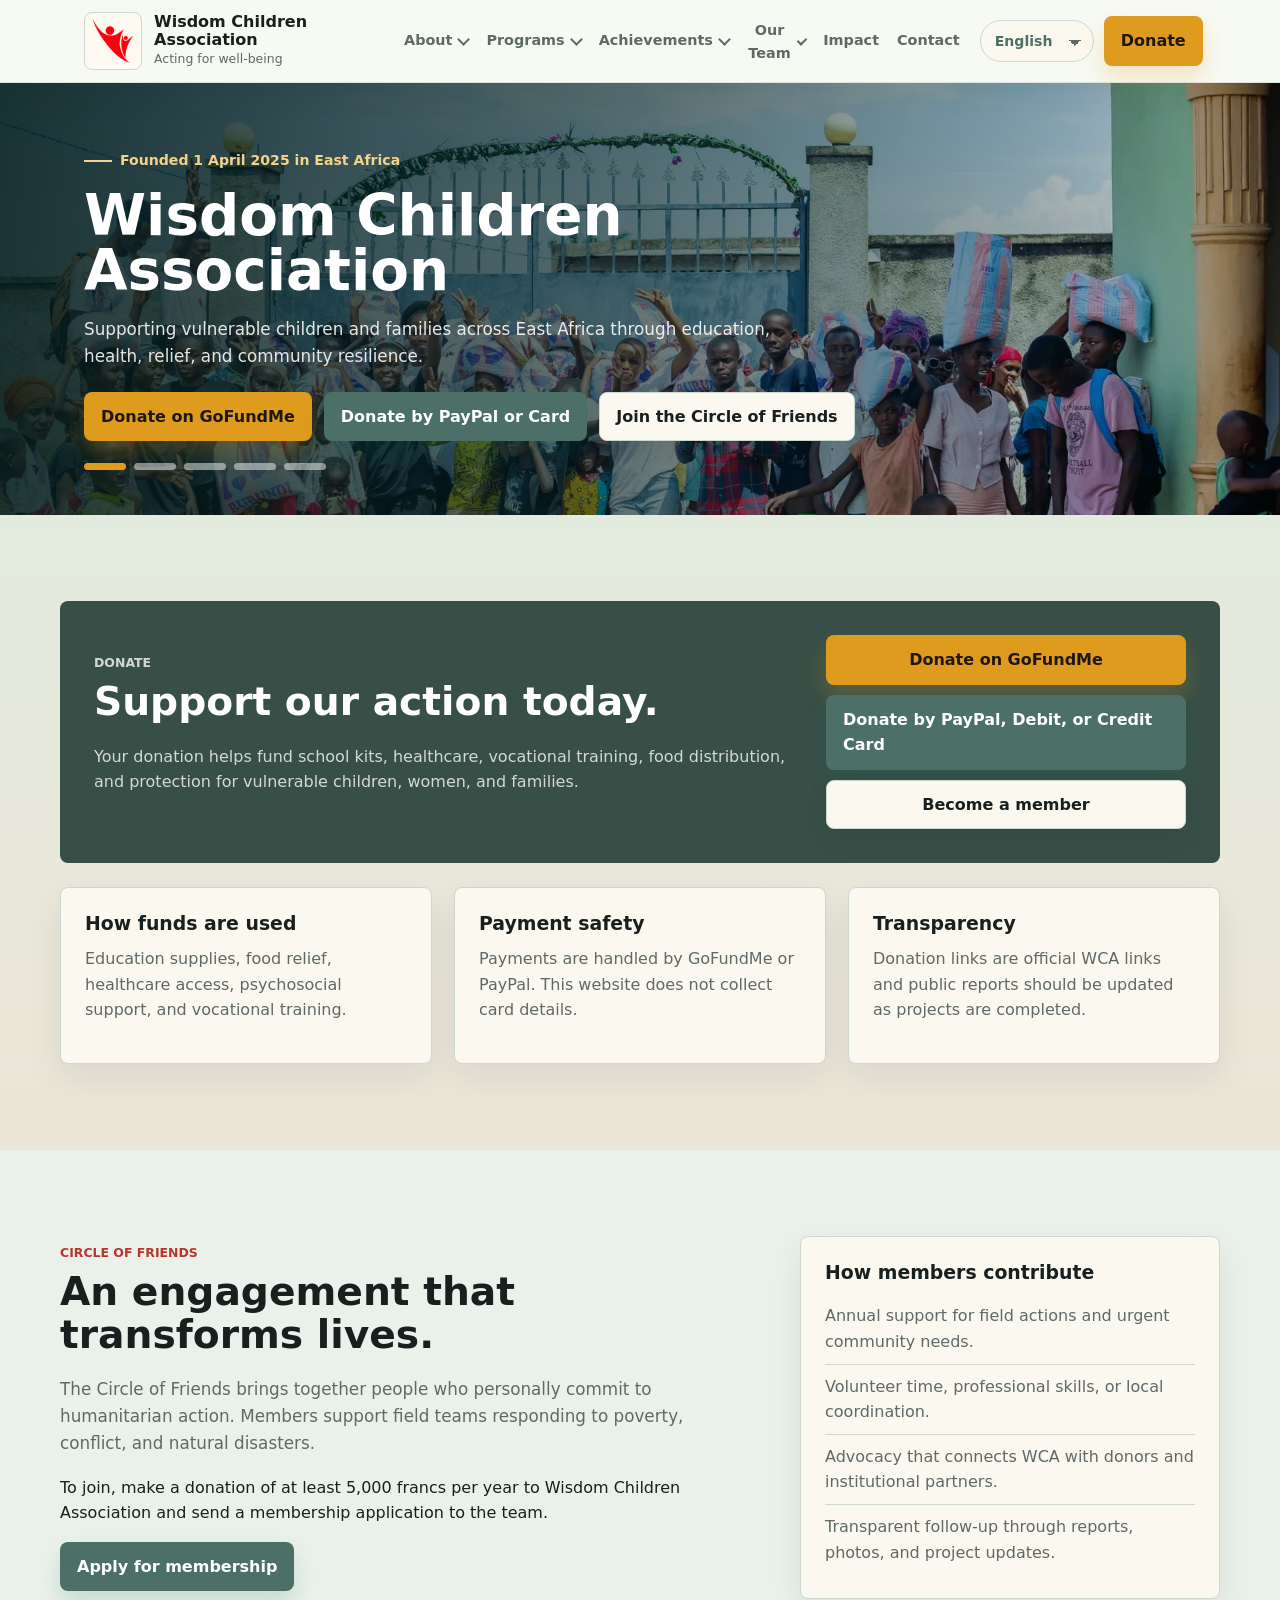
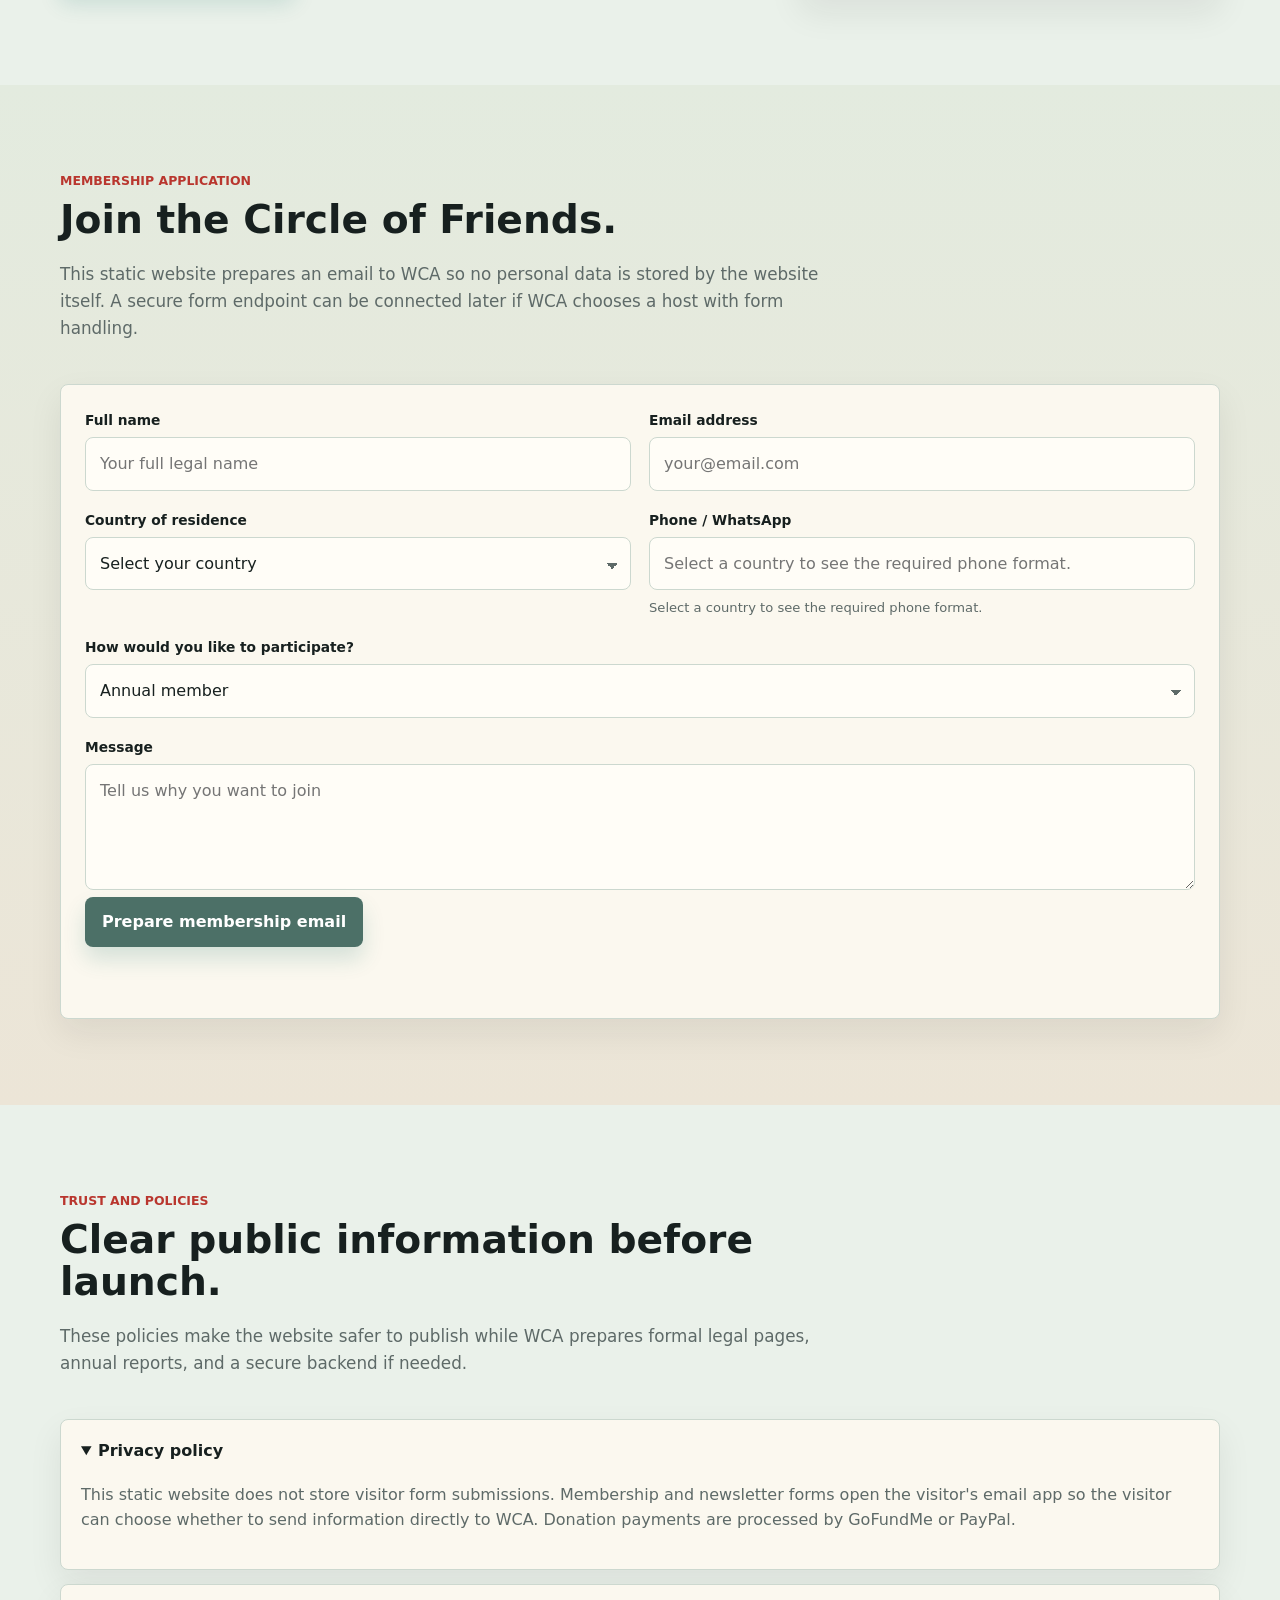
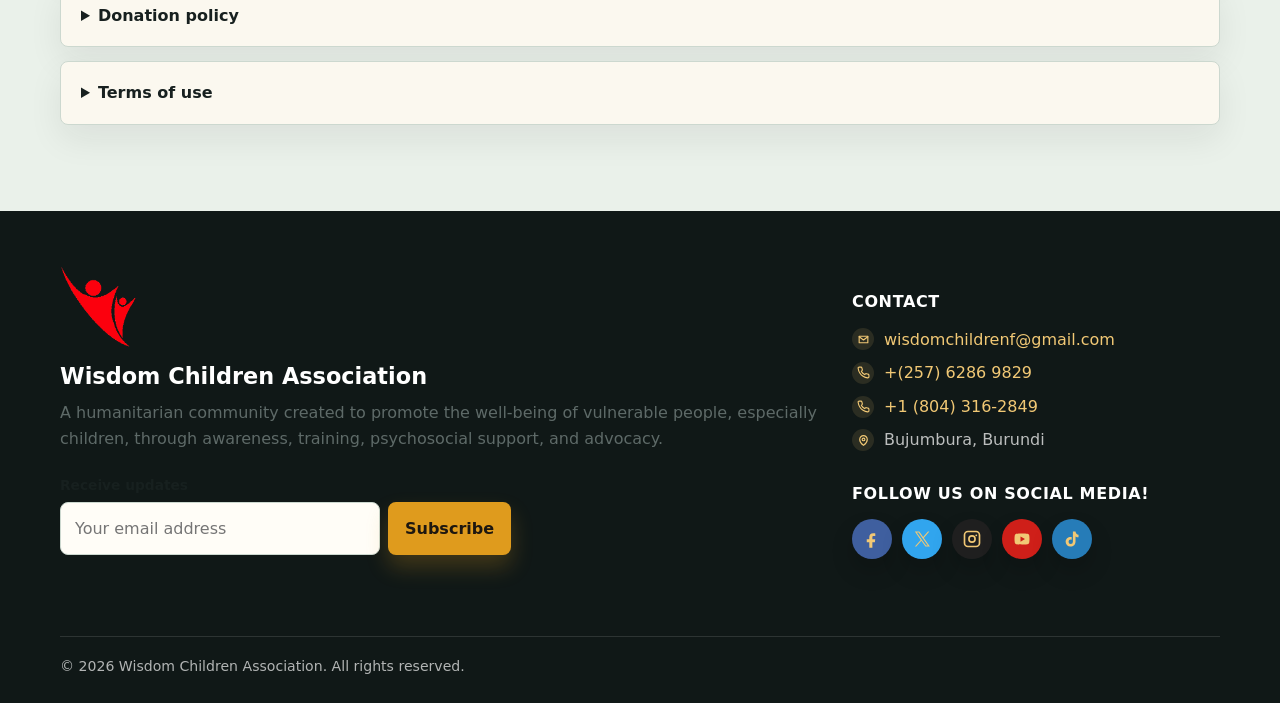
==== index.html @ 1902e299 "Add website files" ====
<!doctype html>
<html lang="en">
  <head>
    <meta charset="utf-8" />
    <meta name="viewport" content="width=device-width, initial-scale=1" />
    <title>Wisdom Children Association | Acting for Well-being. Building the Future.</title>
    <meta
      name="description"
      content="Wisdom Children Association supports vulnerable children, women, families, and communities across East Africa through education, health, psychosocial support, advocacy, and humanitarian assistance."
    />
    <meta name="robots" content="index, follow" />
    <meta name="theme-color" content="#0f5f5c" />
    <meta property="og:type" content="website" />
    <meta property="og:title" content="Wisdom Children Association" />
    <meta
      property="og:description"
      content="Acting for well-being and building the future for vulnerable children and communities across East Africa."
    />
    <meta property="og:image" content="assets/images/og-image.jpg" />
    <meta name="twitter:card" content="summary_large_image" />
    <meta name="twitter:title" content="Wisdom Children Association" />
    <meta
      name="twitter:description"
      content="Education, health, dignity, and community action for vulnerable children and families."
    />
    <meta name="twitter:image" content="assets/images/og-image.jpg" />
    <link rel="canonical" href="/" />
    <link rel="icon" href="assets/icons/favicon.svg" type="image/svg+xml" />
    <link rel="manifest" href="site.webmanifest" />
    <link rel="stylesheet" href="assets/site.css" />
    <script type="application/ld+json">
      {
        "@context": "https://schema.org",
        "@type": "NGO",
        "name": "Wisdom Children Association",
        "alternateName": "WCA",
        "foundingDate": "2025-04-01",
        "email": "wisdomchildrenf@gmail.com",
        "telephone": "+(257) 6286 9829",
        "address": {
          "@type": "PostalAddress",
          "addressLocality": "Bujumbura",
          "addressCountry": "BI"
        },
        "areaServed": ["Burundi", "Democratic Republic of Congo", "Rwanda", "Uganda"],
        "founder": [
          { "@type": "Person", "name": "Ndayishimiye Ismail" },
          { "@type": "Person", "name": "Charlene Bishagari" },
          { "@type": "Person", "name": "Grace Batende" }
        ],
        "sameAs": [
          "https://www.tiktok.com/@wisdomcf1?_r=1&_t=ZT-96gjAV61JcL",
          "https://x.com/wisdomchildrenf?s=11",
          "https://youtube.com/@wisdomchildrensfoundation?si=_NR7_JYFUSMd8MgG",
          "https://www.facebook.com/share/1DPWRUYkVp/?mibextid=wwXIfr",
          "https://www.instagram.com/wcf_wisdomchildrenfoundation?igsh=MXExdnRiYnFnbDNoeg%3D%3D&utm_source=qr"
        ]
      }
    </script>
  </head>
  <body>
    <a class="skip-link" href="#main">Skip to content</a>
    <header class="site-header">
      <nav class="nav" aria-label="Primary navigation">
        <a class="brand" href="index.html" aria-label="Wisdom Children Association home">
          <img
            class="brand-logo"
            src="assets/images/wca-mark.png"
            alt=""
            width="250"
            height="253"
          />
          <span class="brand-copy">
            <strong>Wisdom Children Association</strong>
            <span>Acting for well-being</span>
          </span>
        </a>
        <button class="menu-toggle" type="button" data-menu-toggle aria-label="Open menu" aria-expanded="false">
          <span></span>
          <span></span>
          <span></span>
        </button>
        <div class="nav-menu" data-nav-menu>
          <div class="nav-item" data-nav-dropdown>
            <button class="nav-trigger" type="button" data-nav-dropdown-toggle data-nav-key="navAbout" aria-expanded="false">
              About
            </button>
            <div class="nav-dropdown" data-nav-dropdown-menu>
              <a href="page.html?view=who-we-are" data-page-link="who-we-are" data-nav-dropdown-link="aboutKicker">Who we are</a>
              <a href="page.html?view=mission" data-page-link="mission" data-nav-dropdown-link="missionCardTitle">Our Mission</a>
            </div>
          </div>
          <div class="nav-item" data-nav-dropdown>
            <button class="nav-trigger" type="button" data-nav-dropdown-toggle data-nav-key="navPrograms" aria-expanded="false">
              Programs
            </button>
            <div class="nav-dropdown" data-nav-dropdown-menu>
              <a href="page.html?view=education-school-kits" data-page-link="education-school-kits" data-nav-dropdown-link="programEducationTitle">Education and school kits</a>
              <a href="page.html?view=humanitarian-relief" data-page-link="humanitarian-relief" data-nav-dropdown-link="programReliefTitle">Humanitarian relief</a>
              <a href="page.html?view=community-resilience" data-page-link="community-resilience" data-nav-dropdown-link="programCommunityTitle">Community resilience</a>
            </div>
          </div>
          <div class="nav-item" data-nav-dropdown>
            <button class="nav-trigger" type="button" data-nav-dropdown-toggle data-nav-key="navAchievements" aria-expanded="false">
              Achievements
            </button>
            <div class="nav-dropdown" data-nav-dropdown-menu>
              <a href="page.html?view=achievements-burundi" data-page-link="achievements-burundi">Burundi</a>
              <a href="page.html?view=achievements-rwanda" data-page-link="achievements-rwanda">Rwanda</a>
              <a href="page.html?view=achievements-uganda" data-page-link="achievements-uganda">Uganda</a>
              <a href="page.html?view=achievements-dr-congo" data-page-link="achievements-dr-congo">DR. Congo</a>
            </div>
          </div>
          <div class="nav-item" data-nav-dropdown>
            <button class="nav-trigger" type="button" data-nav-dropdown-toggle data-nav-key="navTeam" aria-expanded="false">
              Our Team
            </button>
            <div class="nav-dropdown" data-nav-dropdown-menu>
              <a href="page.html?view=team-founders" data-page-link="team-founders" data-nav-dropdown-link="teamFounders">The founders</a>
              <a href="page.html?view=team-coordinators" data-page-link="team-coordinators" data-nav-dropdown-link="teamCoordinators">Coordinators</a>
            </div>
          </div>
          <a href="page.html?view=impact" data-page-link="impact" data-nav-key="navImpact">Impact</a>
          <a href="page.html?view=contact" data-page-link="contact" data-nav-key="navContact">Contact</a>
        </div>
        <div class="nav-actions">
          <div class="language-control">
            <label class="sr-only" for="languageSelect">Language</label>
            <select id="languageSelect" class="language-select" data-language-select aria-label="Choose language">
              <option value="en">English</option>
              <option value="fr">Fran&ccedil;ais</option>
              <option value="sw">Swahili</option>
              <option value="es">Espa&ntilde;ol</option>
              <option value="zh">&#20013;&#25991;</option>
            </select>
          </div>
          <a class="button gold" href="index.html#donate">Donate</a>
        </div>
      </nav>
    </header>

    <main id="main">
      <section class="hero" id="home" aria-label="Wisdom Children Association">
        <div class="hero-slides" data-hero-carousel aria-hidden="true">
          <picture class="hero-slide is-active" data-hero-slide>
            <source srcset="assets/images/hero-1.webp" type="image/webp" />
            <img
              src="assets/images/hero-1.jpg"
              alt=""
              width="1800"
              height="1200"
              fetchpriority="high"
            />
          </picture>
          <picture class="hero-slide" data-hero-slide>
            <source srcset="assets/images/hero-2.webp" type="image/webp" />
            <img src="assets/images/hero-2.jpg" alt="" width="1800" height="1350" loading="lazy" />
          </picture>
          <picture class="hero-slide" data-hero-slide>
            <source srcset="assets/images/hero-3.webp" type="image/webp" />
            <img src="assets/images/hero-3.jpg" alt="" width="1600" height="1066" loading="lazy" />
          </picture>
          <picture class="hero-slide" data-hero-slide>
            <source srcset="assets/images/hero-4.webp" type="image/webp" />
            <img src="assets/images/hero-4.jpg" alt="" width="1600" height="1205" loading="lazy" />
          </picture>
          <picture class="hero-slide" data-hero-slide>
            <source srcset="assets/images/hero-5.webp" type="image/webp" />
            <img src="assets/images/hero-5.jpg" alt="" width="1600" height="1310" loading="lazy" />
          </picture>
        </div>
        <div class="hero-inner">
          <p class="eyebrow">Founded 1 April 2025 in East Africa</p>
          <h1>Wisdom Children Association</h1>
          <p class="hero-lead">
            Supporting vulnerable children and families across East Africa through education,
            health, relief, and community resilience.
          </p>
          <div class="hero-actions">
            <a class="button gold" href="https://gofund.me/00f15cb89" target="_blank" rel="noopener noreferrer">
              Donate on GoFundMe
            </a>
            <a
              class="button"
              href="https://www.paypal.com/donate/?business=V6SQW897XLXV8&amp;currency_code=USD&amp;no_recurring=0"
              target="_blank"
              rel="noopener noreferrer"
            >
              Donate by PayPal or Card
            </a>
            <a class="button secondary" href="#member-application">Join the Circle of Friends</a>
          </div>
          <div class="hero-dots" aria-label="Featured field photos">
            <button class="is-active" type="button" data-hero-dot aria-label="Show field photo 1" aria-current="true"></button>
            <button type="button" data-hero-dot aria-label="Show field photo 2"></button>
            <button type="button" data-hero-dot aria-label="Show field photo 3"></button>
            <button type="button" data-hero-dot aria-label="Show field photo 4"></button>
            <button type="button" data-hero-dot aria-label="Show field photo 5"></button>
          </div>
        </div>
      </section>

      <section class="section alt" id="donate">
        <div class="container">
          <div class="donate-band" data-reveal>
            <div>
              <p class="section-kicker">Donate</p>
              <h2>Support our action today.</h2>
              <p>
                Your donation helps fund school kits, healthcare, vocational training, food
                distribution, and protection for vulnerable children, women, and families.
              </p>
            </div>
            <div class="donate-actions">
              <a class="button gold" href="https://gofund.me/00f15cb89" target="_blank" rel="noopener noreferrer">Donate on GoFundMe</a>
              <a class="button" href="https://www.paypal.com/donate/?business=V6SQW897XLXV8&amp;currency_code=USD&amp;no_recurring=0" target="_blank" rel="noopener noreferrer">Donate by PayPal, Debit, or Credit Card</a>
              <a class="button secondary" href="#member-application">Become a member</a>
            </div>
          </div>
          <div class="grid three" style="margin-top: 24px">
            <article class="support-card card" data-reveal>
              <h3>How funds are used</h3>
              <p>Education supplies, food relief, healthcare access, psychosocial support, and vocational training.</p>
            </article>
            <article class="support-card card" data-reveal>
              <h3>Payment safety</h3>
              <p>Payments are handled by GoFundMe or PayPal. This website does not collect card details.</p>
            </article>
            <article class="support-card card" data-reveal>
              <h3>Transparency</h3>
              <p>Donation links are official WCA links and public reports should be updated as projects are completed.</p>
            </article>
          </div>
        </div>
      </section>

      <section class="section" id="circle">
        <div class="container split">
          <div data-reveal>
            <p class="section-kicker">Circle of Friends</p>
            <h2>An engagement that transforms lives.</h2>
            <p class="section-lead">
              The Circle of Friends brings together people who personally commit to humanitarian
              action. Members support field teams responding to poverty, conflict, and natural
              disasters.
            </p>
            <p>
              To join, make a donation of at least 5,000 francs per year to Wisdom Children
              Association and send a membership application to the team.
            </p>
            <a class="button" href="#member-application">Apply for membership</a>
          </div>
          <div class="card" data-reveal>
            <h3>How members contribute</h3>
            <ul class="commitment-list">
              <li>Annual support for field actions and urgent community needs.</li>
              <li>Volunteer time, professional skills, or local coordination.</li>
              <li>Advocacy that connects WCA with donors and institutional partners.</li>
              <li>Transparent follow-up through reports, photos, and project updates.</li>
            </ul>
          </div>
        </div>
      </section>

      <section class="section alt" id="member-application">
        <div class="container">
          <div class="section-head" data-reveal>
            <p class="section-kicker">Membership application</p>
            <h2>Join the Circle of Friends.</h2>
            <p class="section-lead">
              This static website prepares an email to WCA so no personal data is stored by the
              website itself. A secure form endpoint can be connected later if WCA chooses a host
              with form handling.
            </p>
          </div>
          <form class="card" data-membership-form data-reveal>
            <div class="form-grid">
              <div class="field">
                <label for="fullName">Full name</label>
                <input id="fullName" name="fullName" autocomplete="name" placeholder="Your full legal name" required />
              </div>
              <div class="field">
                <label for="email">Email address</label>
                <input id="email" name="email" type="email" autocomplete="email" placeholder="your@email.com" required />
              </div>
              <div class="field">
                <label for="country">Country of residence</label>
                <select id="country" name="country" autocomplete="country-name" required data-country-select>
                  <option value="">Select your country</option>
                  <option value="Burundi">Burundi (+257)</option>
                  <option value="Democratic Republic of Congo">Democratic Republic of Congo (+243)</option>
                  <option value="Rwanda">Rwanda (+250)</option>
                  <option value="Uganda">Uganda (+256)</option>
                  <option value="Kenya">Kenya (+254)</option>
                  <option value="Tanzania">Tanzania (+255)</option>
                  <option value="South Sudan">South Sudan (+211)</option>
                  <option value="Zambia">Zambia (+260)</option>
                  <option value="South Africa">South Africa (+27)</option>
                  <option value="United States">United States (+1)</option>
                  <option value="Canada">Canada (+1)</option>
                  <option value="United Arab Emirates">United Arab Emirates (+971)</option>
                  <option value="United Kingdom">United Kingdom (+44)</option>
                  <option value="France">France (+33)</option>
                  <option value="Belgium">Belgium (+32)</option>
                  <option value="Germany">Germany (+49)</option>
                  <option value="Netherlands">Netherlands (+31)</option>
                  <option value="Switzerland">Switzerland (+41)</option>
                  <option value="Italy">Italy (+39)</option>
                  <option value="Spain">Spain (+34)</option>
                  <option value="Portugal">Portugal (+351)</option>
                  <option value="Ireland">Ireland (+353)</option>
                  <option value="Sweden">Sweden (+46)</option>
                  <option value="Norway">Norway (+47)</option>
                  <option value="Denmark">Denmark (+45)</option>
                  <option value="Australia">Australia (+61)</option>
                  <option value="New Zealand">New Zealand (+64)</option>
                  <option value="Brazil">Brazil (+55)</option>
                  <option value="Mexico">Mexico (+52)</option>
                  <option value="India">India (+91)</option>
                  <option value="China">China (+86)</option>
                  <option value="Japan">Japan (+81)</option>
                  <option value="Other country">Other country / not listed</option>
                </select>
              </div>
              <div class="field">
                <label for="phone">Phone / WhatsApp</label>
                <input
                  id="phone"
                  name="phone"
                  autocomplete="tel"
                  inputmode="tel"
                  placeholder="Select a country first"
                  required
                  data-phone-input
                />
                <p class="field-help" data-phone-help>Select a country to see the required phone format.</p>
              </div>
              <div class="field full">
                <label for="supportType">How would you like to participate?</label>
                <select id="supportType" name="supportType">
                  <option>Annual member</option>
                  <option>Volunteer</option>
                  <option>Partner</option>
                  <option>Donor</option>
                  <option>Other</option>
                </select>
              </div>
              <div class="field full">
                <label for="message">Message</label>
                <textarea id="message" name="message" placeholder="Tell us why you want to join"></textarea>
              </div>
            </div>
            <button class="button" type="submit">Prepare membership email</button>
            <p class="form-status" data-form-status aria-live="polite"></p>
          </form>
        </div>
      </section>

      <section class="section" id="policies">
        <div class="container">
          <div class="section-head" data-reveal>
            <p class="section-kicker">Trust and policies</p>
            <h2>Clear public information before launch.</h2>
            <p class="section-lead">
              These policies make the website safer to publish while WCA prepares formal legal
              pages, annual reports, and a secure backend if needed.
            </p>
          </div>
          <div class="policies">
            <details class="policy-card" data-reveal open>
              <summary>Privacy policy</summary>
              <div class="policy-body">
                <p>
                  This static website does not store visitor form submissions. Membership and
                  newsletter forms open the visitor's email app so the visitor can choose whether to
                  send information directly to WCA. Donation payments are processed by GoFundMe or
                  PayPal.
                </p>
              </div>
            </details>
            <details class="policy-card" data-reveal>
              <summary>Donation policy</summary>
              <div class="policy-body">
                <p>
                  Donation links send visitors to official WCA fundraising pages. WCA should keep
                  donation records, project receipts, and public updates so supporters can understand
                  how funds were used.
                </p>
              </div>
            </details>
            <details class="policy-card" data-reveal>
              <summary>Terms of use</summary>
              <div class="policy-body">
                <p>
                  Website content is provided for public information about WCA activities,
                  programmes, and ways to support the organization. Photos and text should not be
                  reused without permission from Wisdom Children Association.
                </p>
              </div>
            </details>
          </div>
        </div>
      </section>
    </main>

    <footer class="site-footer" id="contact">
      <div class="container footer-grid">
        <div>
          <img
            class="footer-logo"
            src="assets/images/wca-mark.png"
            alt="Wisdom Children Association"
            width="250"
            height="253"
            loading="lazy"
          />
          <h2>Wisdom Children Association</h2>
          <p class="muted">
            A humanitarian community created to promote the well-being of vulnerable people,
            especially children, through awareness, training, psychosocial support, and advocacy.
          </p>
          <form class="newsletter-form" data-newsletter-form>
            <label for="newsletterEmail">Receive updates</label>
            <div class="newsletter-row">
              <input id="newsletterEmail" name="email" type="email" autocomplete="email" placeholder="Your email address" required />
              <button class="button gold" type="submit">Subscribe</button>
            </div>
            <p class="form-status" data-form-status aria-live="polite"></p>
          </form>
        </div>
        <div class="footer-contact">
          <h3 data-i18n="navContact">Contact us</h3>
          <ul>
            <li>
              <span class="footer-contact-icon" aria-hidden="true"><svg viewBox="0 0 24 24"><path d="M4 6h16v12H4z" /><path d="m4 7 8 6 8-6" /></svg></span>
              <a href="mailto:wisdomchildrenf@gmail.com">wisdomchildrenf@gmail.com</a>
            </li>
            <li>
              <span class="footer-contact-icon" aria-hidden="true"><svg viewBox="0 0 24 24"><path d="M22 16.9v3a2 2 0 0 1-2.2 2 19.8 19.8 0 0 1-8.6-3.1 19.4 19.4 0 0 1-6-6A19.8 19.8 0 0 1 2.1 4.2 2 2 0 0 1 4.1 2h3a2 2 0 0 1 2 1.7c.1 1 .4 1.9.7 2.8a2 2 0 0 1-.5 2.1L8.1 9.9a16 16 0 0 0 6 6l1.3-1.2a2 2 0 0 1 2.1-.5c.9.3 1.8.6 2.8.7a2 2 0 0 1 1.7 2Z" /></svg></span>
              <a href="tel:+25762869829">+(257) 6286 9829</a>
            </li>
            <li>
              <span class="footer-contact-icon" aria-hidden="true"><svg viewBox="0 0 24 24"><path d="M22 16.9v3a2 2 0 0 1-2.2 2 19.8 19.8 0 0 1-8.6-3.1 19.4 19.4 0 0 1-6-6A19.8 19.8 0 0 1 2.1 4.2 2 2 0 0 1 4.1 2h3a2 2 0 0 1 2 1.7c.1 1 .4 1.9.7 2.8a2 2 0 0 1-.5 2.1L8.1 9.9a16 16 0 0 0 6 6l1.3-1.2a2 2 0 0 1 2.1-.5c.9.3 1.8.6 2.8.7a2 2 0 0 1 1.7 2Z" /></svg></span>
              <a href="tel:+18043162849">+1 (804) 316-2849</a>
            </li>
            <li>
              <span class="footer-contact-icon" aria-hidden="true"><svg viewBox="0 0 24 24"><path d="M12 21s7-5.1 7-11a7 7 0 0 0-14 0c0 5.9 7 11 7 11Z" /><circle cx="12" cy="10" r="2.5" /></svg></span>
              <span>Bujumbura, Burundi</span>
            </li>
          </ul>
          <div class="footer-social">
            <h3 data-i18n="socialHeading">Follow us on social media!</h3>
            <div class="social-links" aria-label="WCA social media">
              <a class="social-button facebook" href="https://www.facebook.com/share/1DPWRUYkVp/?mibextid=wwXIfr" target="_blank" rel="noopener noreferrer" aria-label="Facebook"><svg viewBox="0 0 24 24" aria-hidden="true"><path d="M14.3 8.1h2.1V4.5c-.4-.1-1.6-.2-3-.2-3 0-5 1.8-5 5.2v2.9H5v4h3.4v7.3h4.1v-7.3h3.3l.5-4h-3.8V9.9c0-1.2.3-1.8 1.8-1.8Z"/></svg></a>
              <a class="social-button x" href="https://x.com/wisdomchildrenf?s=11" target="_blank" rel="noopener noreferrer" aria-label="X"><svg viewBox="0 0 24 24" aria-hidden="true"><path d="M14.4 10.5 21.8 2h-1.9l-6.4 7.4L8.4 2H2.5l7.8 11.3L2.5 22h1.9l6.8-7.8 5.4 7.8h5.9l-8.1-11.5Zm-2.4 2.7-.8-1.1L5 3.4h2.5l5 7.1.8 1.1 6.5 9.2h-2.5L12 13.2Z"/></svg></a>
              <a class="social-button instagram" href="https://www.instagram.com/wcf_wisdomchildrenfoundation?igsh=MXExdnRiYnFnbDNoeg%3D%3D&amp;utm_source=qr" target="_blank" rel="noopener noreferrer" aria-label="Instagram"><svg viewBox="0 0 24 24" aria-hidden="true"><path d="M7.2 2h9.6A5.2 5.2 0 0 1 22 7.2v9.6a5.2 5.2 0 0 1-5.2 5.2H7.2A5.2 5.2 0 0 1 2 16.8V7.2A5.2 5.2 0 0 1 7.2 2Zm0 2A3.2 3.2 0 0 0 4 7.2v9.6A3.2 3.2 0 0 0 7.2 20h9.6a3.2 3.2 0 0 0 3.2-3.2V7.2A3.2 3.2 0 0 0 16.8 4H7.2Zm4.8 3.3A4.7 4.7 0 1 1 7.3 12 4.7 4.7 0 0 1 12 7.3Zm0 2A2.7 2.7 0 1 0 14.7 12 2.7 2.7 0 0 0 12 9.3Zm5.1-2.8a1.1 1.1 0 1 1-1.1 1.1 1.1 1.1 0 0 1 1.1-1.1Z"/></svg></a>
              <a class="social-button youtube" href="https://youtube.com/@wisdomchildrensfoundation?si=_NR7_JYFUSMd8MgG" target="_blank" rel="noopener noreferrer" aria-label="YouTube"><svg viewBox="0 0 24 24" aria-hidden="true"><path d="M21.6 7.1a3 3 0 0 0-2.1-2.1C17.7 4.5 12 4.5 12 4.5s-5.7 0-7.5.5a3 3 0 0 0-2.1 2.1A31 31 0 0 0 2 12a31 31 0 0 0 .4 4.9A3 3 0 0 0 4.5 19c1.8.5 7.5.5 7.5.5s5.7 0 7.5-.5a3 3 0 0 0 2.1-2.1A31 31 0 0 0 22 12a31 31 0 0 0-.4-4.9ZM10 15.5v-7l6 3.5-6 3.5Z"/></svg></a>
              <a class="social-button tiktok" href="https://www.tiktok.com/@wisdomcf1?_r=1&amp;_t=ZT-96gjAV61JcL" target="_blank" rel="noopener noreferrer" aria-label="TikTok"><svg viewBox="0 0 24 24" aria-hidden="true"><path d="M16.7 2c.3 2.4 1.7 4 4 4.3v3.5a7.6 7.6 0 0 1-4-1.2v6.7c0 4-2.8 6.7-6.7 6.7A6.3 6.3 0 0 1 3.5 15.7c0-3.8 3-6.5 6.9-6.5.4 0 .8 0 1.2.1v3.6a4 4 0 0 0-1.3-.2 2.9 2.9 0 1 0 2.9 2.9V2h3.5Z"/></svg></a>
            </div>
          </div>
        </div>
      </div>
      <div class="container footer-bottom">
        <span>&copy; 2026 Wisdom Children Association. All rights reserved.</span>
      </div>
    </footer>

    <script src="assets/site.js" defer></script>
  </body>
</html>
---- assets/site.css ----
:root {
  color-scheme: light;
  --ink: #17201f;
  --muted: #5e6a68;
  --paper: #eaf1ea;
  --cream: #e3ebdf;
  --surface: #fbf8ef;
  --teal: #4c7067;
  --teal-2: #5f8178;
  --gold: #df9b1d;
  --red: #b9362e;
  --line: #ccd8cf;
  --shadow: 0 18px 42px rgba(19, 35, 32, 0.13);
  --max: 1160px;
  --header: 82px;
}

* {
  box-sizing: border-box;
}

html {
  scroll-behavior: smooth;
}

body {
  margin: 0;
  font-family: Inter, ui-sans-serif, system-ui, -apple-system, BlinkMacSystemFont, "Segoe UI", sans-serif;
  background: linear-gradient(180deg, #edf4ee 0, #e7efe8 48%, #f0eadf 100%);
  color: var(--ink);
  line-height: 1.6;
}

img {
  display: block;
  max-width: 100%;
  height: auto;
}

a {
  color: inherit;
}

button,
input,
select,
textarea {
  font: inherit;
}

:focus-visible {
  outline: 3px solid var(--gold);
  outline-offset: 3px;
}

.skip-link {
  position: absolute;
  left: 16px;
  top: -80px;
  z-index: 100;
  background: var(--ink);
  color: #fff;
  padding: 10px 14px;
  border-radius: 6px;
}

.skip-link:focus {
  top: 12px;
}

.sr-only {
  position: absolute;
  width: 1px;
  height: 1px;
  padding: 0;
  margin: -1px;
  overflow: hidden;
  clip: rect(0, 0, 0, 0);
  white-space: nowrap;
  border: 0;
}

.site-header {
  position: sticky;
  top: 0;
  z-index: 50;
  min-height: var(--header);
  border-bottom: 1px solid rgba(23, 32, 31, 0.1);
  background: rgba(248, 250, 244, 0.94);
  backdrop-filter: blur(16px);
  box-shadow: 0 10px 30px rgba(13, 33, 30, 0.08);
}

.nav {
  max-width: var(--max);
  min-height: var(--header);
  margin: 0 auto;
  padding: 0 24px;
  display: flex;
  align-items: center;
  justify-content: space-between;
  gap: 20px;
}

.brand {
  display: inline-flex;
  align-items: center;
  gap: 12px;
  text-decoration: none;
  min-width: 300px;
}

.brand-logo {
  width: 58px;
  height: 58px;
  flex: 0 0 auto;
  object-fit: contain;
  padding: 5px;
  border: 1px solid var(--line);
  border-radius: 8px;
  background: #fffaf1;
}

.brand-copy,
.brand-copy span {
  display: block;
}

.brand-copy strong {
  display: block;
  font-size: 1rem;
  line-height: 1.15;
}

.brand-copy span {
  color: var(--muted);
  font-size: 0.78rem;
}

.nav-menu {
  display: flex;
  align-items: center;
  gap: 18px;
}

.nav-menu a {
  text-decoration: none;
  color: var(--muted);
  font-weight: 700;
  font-size: 0.9rem;
}

.nav-item {
  position: relative;
}

.nav-trigger {
  display: inline-flex;
  align-items: center;
  gap: 7px;
  min-height: 42px;
  border: 0;
  padding: 0;
  color: var(--muted);
  background: transparent;
  font-weight: 800;
  font-size: 0.9rem;
  cursor: pointer;
}

.nav-trigger::after {
  content: "";
  width: 7px;
  height: 7px;
  border-right: 2px solid currentColor;
  border-bottom: 2px solid currentColor;
  transform: translateY(-2px) rotate(45deg);
  transition: transform 0.2s ease;
}

.nav-item.is-open .nav-trigger::after {
  transform: translateY(2px) rotate(225deg);
}

.nav-dropdown {
  position: absolute;
  top: calc(100% + 10px);
  left: 0;
  z-index: 60;
  display: none;
  min-width: 230px;
  padding: 8px;
  border: 1px solid var(--line);
  border-radius: 8px;
  background: var(--surface);
  box-shadow: var(--shadow);
}

.nav-item.is-open .nav-dropdown {
  display: grid;
  gap: 2px;
}

.nav-dropdown a {
  display: block;
  padding: 10px 12px;
  border-radius: 6px;
  color: var(--ink);
  white-space: nowrap;
}

.nav-dropdown a:hover,
.nav-dropdown a[aria-current="true"] {
  color: var(--teal);
  background: #eef8f6;
}

.nav-menu a:hover,
.nav-trigger:hover,
.nav-item.is-open .nav-trigger,
.nav-trigger[aria-current="page"],
.nav-menu a[aria-current="true"] {
  color: var(--teal);
}

.nav-actions {
  display: flex;
  align-items: center;
  gap: 10px;
}

.language-control {
  display: inline-flex;
  align-items: center;
}

.language-select {
  min-width: 114px;
  min-height: 42px;
  border: 1px solid var(--line);
  border-radius: 999px;
  padding: 8px 34px 8px 14px;
  color: var(--teal);
  background-color: var(--surface);
  font-size: 0.88rem;
  font-weight: 900;
  cursor: pointer;
}

.language-select:hover,
.language-select:focus {
  border-color: var(--teal);
  background-color: #eef8f6;
}

.menu-toggle {
  display: none;
  width: 44px;
  height: 44px;
  border: 1px solid var(--line);
  border-radius: 8px;
  background: var(--surface);
  color: var(--ink);
  cursor: pointer;
}

.menu-toggle span {
  display: block;
  width: 20px;
  height: 2px;
  margin: 5px auto;
  background: currentColor;
}

.button {
  display: inline-flex;
  align-items: center;
  justify-content: center;
  gap: 10px;
  min-height: 44px;
  padding: 11px 16px;
  border: 1px solid transparent;
  border-radius: 8px;
  color: #fff;
  background: var(--teal);
  font-weight: 800;
  text-decoration: none;
  cursor: pointer;
  box-shadow: 0 12px 22px rgba(13, 103, 98, 0.16);
  transition: background 0.2s ease, border-color 0.2s ease, color 0.2s ease, transform 0.2s ease;
}

.button:hover {
  background: var(--teal-2);
  transform: translateY(-1px);
}

.button.secondary {
  color: var(--ink);
  background: var(--surface);
  border-color: var(--line);
  box-shadow: 0 12px 22px rgba(23, 32, 31, 0.08);
}

.button.secondary:hover {
  border-color: var(--teal);
  color: var(--teal);
  background: #fffaf1;
}

.button.gold {
  background: var(--gold);
  color: #1d1710;
  box-shadow: 0 12px 22px rgba(223, 155, 29, 0.24);
}

.button.gold:hover {
  background: #c98515;
}

.hero {
  min-height: clamp(360px, 48svh, 520px);
  position: relative;
  display: grid;
  align-items: center;
  overflow: hidden;
  color: #fff;
  background: #263f39;
}

.page-section {
  min-height: calc(100svh - var(--header) - 220px);
  background:
    linear-gradient(180deg, rgba(236, 244, 235, 0.98) 0%, rgba(232, 238, 226, 0.98) 58%, rgba(240, 234, 223, 0.98) 100%);
}

.page-section h1 {
  max-width: 920px;
  margin: 0 0 24px;
  font-size: clamp(2.2rem, 3.7vw, 3.7rem);
  line-height: 1.03;
}

.page-section .section-head {
  max-width: 850px;
  margin-bottom: 46px;
}

.page-section .section-head.narrow {
  max-width: 900px;
}

.page-section .section-lead {
  max-width: 830px;
  margin-top: 0;
  line-height: 1.75;
}

.page-card-grid {
  margin-top: 22px;
}

.program-detail {
  display: grid;
  grid-template-columns: minmax(0, 1fr) minmax(320px, 0.7fr);
  gap: 24px;
  align-items: stretch;
}

#program-detail .section-head {
  padding-left: 22px;
  border-left: 4px solid var(--gold);
}

.program-detail picture,
.program-detail img {
  height: 100%;
}

.program-detail img {
  width: 100%;
  min-height: 420px;
  object-fit: cover;
  border-radius: 8px;
}

.country-tabs {
  display: flex;
  flex-wrap: wrap;
  gap: 10px;
  margin: 0 0 24px;
}

.country-tabs a {
  display: inline-flex;
  align-items: center;
  min-height: 42px;
  padding: 9px 14px;
  border: 1px solid var(--line);
  border-radius: 999px;
  color: var(--muted);
  background: var(--surface);
  font-weight: 800;
  text-decoration: none;
}

.country-tabs a:hover,
.country-tabs a[aria-current="page"] {
  border-color: var(--teal);
  color: #fff;
  background: var(--teal);
}

.page-actions {
  display: flex;
  flex-wrap: wrap;
  gap: 12px;
  margin-top: 24px;
}

.contact-page {
  min-height: calc(100svh - var(--header));
  background: #f0e7dd;
}

.contact-hero-panel {
  min-height: 300px;
  padding: 36px 0 120px;
  color: #fff;
  background:
    linear-gradient(90deg, rgba(15, 26, 24, 0.66), rgba(15, 26, 24, 0.34)),
    url("images/hero-4.jpg") center 44% / cover no-repeat;
}

.contact-hero-panel h1 {
  margin: 0;
  color: #fff;
  font-size: clamp(4.5rem, 11vw, 8rem);
  line-height: 0.85;
  letter-spacing: 0;
}

.contact-layout {
  display: grid;
  grid-template-columns: minmax(320px, 600px) minmax(300px, 1fr);
  gap: 72px;
  align-items: start;
  margin-top: -72px;
  padding-bottom: 72px;
}

.contact-message-card {
  display: grid;
  gap: 18px;
  padding: 38px 40px;
  border-radius: 10px;
  background: #fbf8ef;
  box-shadow: 0 24px 70px rgba(25, 30, 29, 0.14);
}

.contact-message-card h2 {
  margin: 0;
  color: #2e3040;
  font-size: clamp(1.28rem, 2vw, 1.65rem);
}

.contact-info-panel h2 {
  margin: 0;
  color: #2e3040;
  font-size: clamp(1.55rem, 2.4vw, 2rem);
}

.contact-message-card .field {
  display: grid;
  gap: 6px;
}

.contact-message-card input,
.contact-message-card textarea {
  width: 100%;
  border: 1px solid #d9d6d0;
  border-radius: 0;
  background: #fffdf7;
}

.contact-message-card textarea {
  min-height: 230px;
  resize: vertical;
}

.contact-message-card .button {
  justify-self: start;
  min-width: 104px;
  border-radius: 999px;
  text-transform: uppercase;
}

.contact-info-panel {
  display: grid;
  gap: 28px;
  padding-top: 84px;
}

.social-links {
  display: flex;
  flex-wrap: wrap;
  gap: 16px;
}

.social-button {
  display: inline-grid;
  place-items: center;
  width: 52px;
  height: 52px;
  border-radius: 999px;
  color: #fff;
  text-decoration: none;
  font-size: 1.15rem;
  font-weight: 900;
  box-shadow: 0 16px 30px rgba(16, 24, 22, 0.12);
}

.social-button svg {
  width: 22px;
  height: 22px;
  fill: currentColor;
}

.social-button.instagram svg {
  width: 24px;
  height: 24px;
}

.social-button.facebook {
  background: #3f5f9f;
}

.social-button.x {
  background: #31a5ee;
}

.social-button.instagram {
  background: #1f1f1f;
}

.social-button.youtube {
  background: #cf1f19;
}

.social-button.tiktok {
  background: #267cb8;
}

.contact-detail {
  display: grid;
  gap: 4px;
}

.contact-detail h3 {
  margin: 0;
  color: var(--red);
  font-size: 1.18rem;
}

.contact-detail p {
  margin: 0;
  color: #4f5364;
}

.contact-line {
  display: inline-flex;
  align-items: center;
  gap: 10px;
}

.contact-lines {
  display: grid;
  gap: 8px;
}

.contact-location-card {
  min-height: 150px;
  margin-top: 8px;
  display: grid;
  align-items: end;
  padding: 18px;
  border-radius: 8px;
  color: #fff;
  background:
    linear-gradient(180deg, rgba(15, 26, 24, 0.08), rgba(15, 26, 24, 0.7)),
    url("images/community.jpg") center / cover no-repeat;
  box-shadow: 0 20px 40px rgba(31, 38, 36, 0.12);
}

.contact-location-card span {
  font-weight: 900;
}

.contact-map {
  width: 100%;
  min-height: 248px;
  margin-top: 10px;
  border: 0;
  border-radius: 8px;
  box-shadow: 0 20px 40px rgba(31, 38, 36, 0.12);
}

.contact-faq {
  max-width: 880px;
  margin-top: 12px;
  padding-bottom: 82px;
  text-align: center;
}

.contact-faq h2 {
  margin: 0 0 30px;
  color: #26344d;
  font-size: clamp(2rem, 4vw, 2.9rem);
  line-height: 1.08;
  text-align: center;
}

.faq-list {
  border: 1px solid var(--line);
  background: #fbf8ef;
  box-shadow: 0 18px 42px rgba(23, 32, 31, 0.08);
}

.faq-list details {
  border-bottom: 1px solid var(--line);
}

.faq-list details:last-child {
  border-bottom: 0;
}

.faq-list summary {
  display: flex;
  align-items: center;
  gap: 24px;
  min-height: 86px;
  padding: 22px 30px;
  cursor: pointer;
  text-align: start;
}

.faq-list summary::-webkit-details-marker {
  display: none;
}

.faq-list summary span {
  color: #26344d;
  font-size: 1.5rem;
  font-weight: 900;
}

.faq-list summary strong {
  color: #26344d;
  font-size: 1rem;
}

.faq-list details[open] summary span {
  transform: rotate(45deg);
}

.faq-list p {
  max-width: 720px;
  margin: -6px 30px 24px 82px;
  color: var(--muted);
}

.hero-slides,
.hero-slide,
.hero-slide img {
  position: absolute;
  inset: 0;
  width: 100%;
  height: 100%;
}

.hero-slide {
  opacity: 0;
  transition: opacity 0.9s ease;
}

.hero-slide.is-active {
  opacity: 1;
}

.hero-slide img {
  object-fit: cover;
  object-position: center 42%;
  filter: saturate(1.04);
}

.hero-slide:nth-child(2) img,
.hero-slide:nth-child(5) img {
  object-position: center center;
}

.hero::after {
  content: "";
  position: absolute;
  inset: 0;
  background: linear-gradient(90deg, rgba(4, 28, 27, 0.88), rgba(4, 28, 27, 0.6), rgba(4, 28, 27, 0.18));
}

.hero-inner {
  position: relative;
  z-index: 1;
  width: min(100%, var(--max));
  margin: 0 auto;
  padding: 54px 24px 38px;
}

.eyebrow {
  display: inline-flex;
  align-items: center;
  gap: 8px;
  color: #f5d28a;
  font-weight: 800;
  font-size: 0.88rem;
  margin: 0 0 16px;
}

.eyebrow::before {
  content: "";
  width: 28px;
  height: 2px;
  background: currentColor;
}

h1,
h2,
h3,
p {
  margin-top: 0;
}

p {
  text-align: start;
  text-align-last: start;
  text-justify: auto;
}

h1,
h2,
h3,
.section-kicker,
label,
li,
dt,
dd {
  text-align: start;
  text-align-last: start;
  word-spacing: normal;
}

h1 {
  max-width: 820px;
  font-size: 4.25rem;
  line-height: 0.98;
  margin-bottom: 18px;
}

.hero h1 {
  font-size: clamp(2.7rem, 4.4vw, 4rem);
}

.hero-lead {
  max-width: 720px;
  font-size: 1.05rem;
  color: rgba(255, 255, 255, 0.88);
  margin-bottom: 22px;
}

.hero-actions {
  display: flex;
  flex-wrap: wrap;
  gap: 12px;
  margin-bottom: 22px;
}

.hero-stats {
  display: grid;
  grid-template-columns: repeat(4, minmax(120px, 1fr));
  max-width: 840px;
  border: 1px solid rgba(255, 255, 255, 0.24);
  background: rgba(5, 35, 34, 0.45);
  backdrop-filter: blur(12px);
  border-radius: 8px;
}

.hero-stat {
  padding: 16px;
  border-right: 1px solid rgba(255, 255, 255, 0.16);
}

.hero-stat:last-child {
  border-right: 0;
}

.hero-stat strong {
  display: block;
  font-size: 1.45rem;
  line-height: 1.1;
}

.hero-stat span {
  color: rgba(255, 255, 255, 0.78);
  font-size: 0.82rem;
}

.hero-dots {
  display: flex;
  gap: 8px;
  margin-top: 18px;
}

.hero-dots button {
  width: 42px;
  height: 7px;
  border: 0;
  border-radius: 999px;
  background: rgba(255, 255, 255, 0.48);
  cursor: pointer;
}

.hero-dots button:hover,
.hero-dots button.is-active {
  background: var(--gold);
}

.section {
  padding: 86px 24px;
  scroll-margin-top: calc(var(--header) + 18px);
  background: var(--paper);
}

.section.alt {
  background: linear-gradient(180deg, var(--cream), #ece5d7);
}

.section.page-section {
  background:
    linear-gradient(180deg, rgba(236, 244, 235, 0.98) 0%, rgba(232, 238, 226, 0.98) 58%, rgba(240, 234, 223, 0.98) 100%);
}

.section.alt.page-section {
  background:
    linear-gradient(180deg, rgba(229, 236, 221, 0.98) 0%, rgba(238, 231, 218, 0.98) 100%);
}

.section.compact {
  padding-top: 62px;
  padding-bottom: 62px;
}

.section.dark {
  background: var(--ink);
  color: #fff;
}

.container {
  width: min(100%, var(--max));
  margin: 0 auto;
}

.section-head {
  max-width: 760px;
  margin-bottom: 42px;
}

.section-kicker {
  color: var(--red);
  font-weight: 800;
  margin-bottom: 8px;
  text-transform: uppercase;
  font-size: 0.78rem;
}

.section h2 {
  font-size: 2.45rem;
  line-height: 1.08;
  margin-bottom: 20px;
}

.section-lead {
  color: var(--muted);
  font-size: 1.05rem;
  margin-bottom: 18px;
}

.dark .section-lead,
.dark .muted {
  color: rgba(255, 255, 255, 0.72);
}

.grid {
  display: grid;
  gap: 22px;
}

.grid.two {
  grid-template-columns: repeat(2, minmax(0, 1fr));
}

.grid.three {
  grid-template-columns: repeat(3, minmax(0, 1fr));
}

.grid.four {
  grid-template-columns: repeat(4, minmax(0, 1fr));
}

.split {
  display: grid;
  grid-template-columns: minmax(0, 1fr) 420px;
  gap: 48px;
  align-items: center;
}

.media-stack {
  display: grid;
  gap: 14px;
}

#page-about .split > div:first-child,
#page-mission .section-head {
  padding-left: 22px;
  border-left: 4px solid var(--gold);
}

#page-about h1,
#page-mission h1 {
  margin-bottom: 26px;
}

#page-about .section-lead,
#page-mission .section-lead {
  line-height: 1.75;
}

.media-stack img,
.media-card img {
  width: 100%;
  aspect-ratio: 4 / 3;
  object-fit: cover;
  border-radius: 8px;
}

.media-stack .wide {
  aspect-ratio: 16 / 10;
}

.card,
.program-card,
.timeline-card,
.partner-card,
.trust-card,
.policy-card,
.support-card {
  background: var(--surface);
  border: 1px solid var(--line);
  border-radius: 8px;
  box-shadow: 0 14px 34px rgba(23, 32, 31, 0.075);
}

.card {
  padding: 24px;
}

.card h3,
.program-card h3,
.timeline-card h3,
.partner-card h3,
.trust-card h3,
.policy-card h3,
.support-card h3 {
  font-size: 1.18rem;
  line-height: 1.25;
  margin-bottom: 10px;
}

.muted,
.card p,
.timeline-card p,
.partner-card p,
.trust-card p,
.program-card p,
.policy-card p,
.support-card p {
  color: var(--muted);
}

.values {
  display: flex;
  flex-wrap: wrap;
  gap: 10px;
  padding: 0;
  margin: 22px 0 0;
  list-style: none;
}

.values li {
  border: 1px solid var(--line);
  background: var(--surface);
  color: var(--teal);
  border-radius: 8px;
  padding: 9px 12px;
  font-weight: 800;
  font-size: 0.88rem;
}

.program-card {
  overflow: hidden;
}

.program-card img {
  width: 100%;
  aspect-ratio: 16 / 10;
  object-fit: cover;
}

.program-card div {
  padding: 22px;
}

.table-wrap {
  overflow-x: auto;
  border: 1px solid var(--line);
  border-radius: 8px;
  background: var(--surface);
}

table {
  width: 100%;
  border-collapse: collapse;
  min-width: 720px;
}

th,
td {
  padding: 15px 16px;
  text-align: left;
  border-bottom: 1px solid var(--line);
  vertical-align: top;
}

th {
  background: #efe7d9;
  color: var(--ink);
}

tr:last-child td {
  border-bottom: 0;
}

.country-list {
  display: grid;
  grid-template-columns: repeat(4, minmax(0, 1fr));
  gap: 14px;
}

.country-list li {
  list-style: none;
  border: 1px solid rgba(255, 255, 255, 0.18);
  background: rgba(255, 255, 255, 0.07);
  border-radius: 8px;
  padding: 18px;
  font-weight: 800;
}

.timeline {
  display: grid;
  grid-template-columns: repeat(3, minmax(0, 1fr));
  gap: 20px;
}

.filter-bar {
  display: flex;
  flex-wrap: wrap;
  gap: 10px;
  margin: -8px 0 24px;
}

.filter-bar button {
  border: 1px solid var(--line);
  border-radius: 999px;
  padding: 9px 13px;
  background: var(--surface);
  color: var(--muted);
  font-weight: 800;
  cursor: pointer;
}

.filter-bar button:hover,
.filter-bar button.is-active {
  border-color: var(--teal);
  background: var(--teal);
  color: #fff;
}

.timeline-card {
  overflow: hidden;
}

.timeline-card[hidden] {
  display: none;
}

.event-gallery {
  display: grid;
  grid-template-columns: minmax(0, 1.35fr) minmax(0, 0.75fr);
  grid-template-rows: 1fr 1fr;
  gap: 4px;
  aspect-ratio: 16 / 10;
  background: #253c36;
}

.event-gallery picture {
  display: block;
  min-width: 0;
  min-height: 0;
  overflow: hidden;
}

.event-gallery .event-main {
  grid-row: 1 / span 2;
}

.event-gallery img {
  width: 100%;
  height: 100%;
  object-fit: cover;
  transition: transform 0.35s ease;
}

.timeline-card:hover .event-gallery:not(.is-carousel) img,
.timeline-card:hover .event-gallery.is-carousel picture.is-active img {
  transform: scale(1.025);
}

.event-gallery.is-carousel {
  position: relative;
  display: block;
  overflow: hidden;
  isolation: isolate;
}

.event-gallery.is-carousel picture {
  position: absolute;
  inset: 0;
  opacity: 0;
  transition: opacity 0.32s ease;
  pointer-events: none;
}

.event-gallery.is-carousel picture.is-active {
  opacity: 1;
  pointer-events: auto;
}

.gallery-control {
  position: absolute;
  z-index: 3;
  top: 50%;
  display: grid;
  place-items: center;
  width: 40px;
  height: 40px;
  border: 1px solid rgba(255, 255, 255, 0.35);
  border-radius: 999px;
  background: rgba(14, 30, 28, 0.72);
  color: #fff;
  font-weight: 900;
  cursor: pointer;
  transform: translateY(-50%);
}

.gallery-control:hover {
  background: rgba(13, 103, 98, 0.92);
}

.gallery-prev {
  left: 10px;
}

.gallery-next {
  right: 10px;
}

.gallery-count {
  position: absolute;
  z-index: 3;
  right: 12px;
  bottom: 12px;
  padding: 4px 8px;
  border-radius: 999px;
  background: rgba(14, 30, 28, 0.72);
  color: #fff;
  font-size: 0.78rem;
  font-weight: 800;
}

.gallery-dots {
  position: absolute;
  z-index: 3;
  left: 12px;
  bottom: 16px;
  display: flex;
  gap: 6px;
}

.gallery-dots button {
  width: 9px;
  height: 9px;
  padding: 0;
  border: 0;
  border-radius: 999px;
  background: rgba(255, 255, 255, 0.62);
  cursor: pointer;
}

.gallery-dots button.is-active {
  width: 20px;
  background: var(--gold);
}

.timeline-card .timeline-content {
  padding: 18px;
}

.timeline-card time {
  color: var(--red);
  font-weight: 800;
  font-size: 0.82rem;
}

.impact-grid {
  display: grid;
  grid-template-columns: 0.95fr 1.05fr;
  gap: 24px;
  align-items: start;
}

.impact-grid-single {
  grid-template-columns: minmax(0, 900px);
  justify-content: center;
}

.metric {
  display: grid;
  gap: 8px;
  margin-bottom: 16px;
}

.metric-row {
  display: flex;
  justify-content: space-between;
  gap: 16px;
  color: var(--muted);
  font-weight: 700;
  font-size: 0.9rem;
}

.bar {
  height: 12px;
  border-radius: 8px;
  background: #e8dfd1;
  overflow: hidden;
}

.bar span {
  display: block;
  height: 100%;
  border-radius: inherit;
  background: var(--teal);
}

.bar.gold span {
  background: var(--gold);
}

.bar.red span {
  background: var(--red);
}

.evidence-list {
  display: grid;
  gap: 10px;
  margin: 18px 0 0;
}

.evidence-list div {
  display: grid;
  gap: 2px;
  padding-top: 10px;
  border-top: 1px solid var(--line);
}

.evidence-list dt {
  color: var(--ink);
  font-weight: 900;
}

.evidence-list dd {
  margin: 0;
  color: var(--muted);
}

.trust-grid {
  display: grid;
  grid-template-columns: repeat(4, minmax(0, 1fr));
  gap: 18px;
  margin-bottom: 24px;
}

.trust-card {
  padding: 22px;
}

.trust-card span {
  display: inline-grid;
  place-items: center;
  width: 38px;
  height: 38px;
  margin-bottom: 16px;
  border-radius: 999px;
  color: #fff;
  background: var(--teal);
  font-size: 0.82rem;
  font-weight: 900;
}

.budget-table {
  margin-top: 6px;
}

.empty-state {
  margin: 24px 0 0;
  padding: 18px 20px;
  border: 1px solid var(--line);
  border-radius: 8px;
  color: var(--muted);
  background: var(--surface);
  font-weight: 700;
}

.donate-band {
  display: grid;
  grid-template-columns: 1fr 360px;
  gap: 28px;
  align-items: center;
  padding: 34px;
  border-radius: 8px;
  background: #384f47;
  color: #fff;
}

.donate-band p {
  color: rgba(255, 255, 255, 0.78);
}

.donate-actions {
  display: grid;
  gap: 10px;
}

.partners-grid {
  display: grid;
  grid-template-columns: repeat(4, minmax(0, 1fr));
  gap: 18px;
}

.partners-hero {
  display: grid;
  grid-template-columns: minmax(0, 1fr) minmax(300px, 0.48fr);
  gap: 34px;
  align-items: center;
  margin-bottom: 44px;
}

.partners-hero h1 {
  max-width: 980px;
  margin-bottom: 28px;
}

.partners-hero .section-lead {
  max-width: 860px;
  font-size: 1.08rem;
}

.partner-summary {
  display: grid;
  grid-template-columns: repeat(3, minmax(0, 1fr));
  gap: 10px;
  margin: 0;
}

.partner-summary div {
  min-height: 128px;
  padding: 18px;
  border: 1px solid var(--line);
  border-radius: 8px;
  background: #f7f4ea;
  box-shadow: 0 14px 34px rgba(23, 32, 31, 0.065);
}

.partner-summary dt {
  color: var(--teal);
  font-size: clamp(2rem, 4vw, 3rem);
  line-height: 0.95;
  font-weight: 900;
}

.partner-summary dd {
  margin: 8px 0 0;
  color: var(--muted);
  font-weight: 800;
}

.partner-card {
  display: grid;
  align-content: start;
  gap: 16px;
  padding: 22px;
}

.modern-partner-card {
  gap: 20px;
  padding: 24px;
  background: #fbf8ef;
  box-shadow: 0 18px 42px rgba(23, 32, 31, 0.1);
}

.modern-partner-card:hover {
  border-color: rgba(13, 103, 98, 0.34);
  transform: translateY(-2px);
  transition: border-color 0.2s ease, transform 0.2s ease;
}

.partner-card-head {
  display: flex;
  gap: 14px;
  align-items: flex-start;
}

.partner-pin {
  display: inline-grid;
  place-items: center;
  flex: 0 0 auto;
  width: 44px;
  height: 44px;
  border-radius: 999px;
  color: #fff;
  background: linear-gradient(135deg, var(--teal), #6e9186);
  font-size: 0.82rem;
  font-weight: 900;
  box-shadow: 0 12px 24px rgba(13, 103, 98, 0.2);
}

.modern-partner-card h2 {
  margin: 0;
  font-size: clamp(2rem, 3.4vw, 2.8rem);
  line-height: 0.95;
  overflow-wrap: anywhere;
}

.partner-card h3 {
  color: var(--teal);
  margin-bottom: 0;
}

.partner-location {
  margin-bottom: 6px;
  color: var(--red);
  font-weight: 800;
  font-size: 0.82rem;
  text-align: start;
}

.partner-list,
.commitment-list {
  margin: 0;
  padding: 0;
  list-style: none;
}

.partner-list {
  display: grid;
  gap: 0;
}

.partner-list li,
.commitment-list li {
  color: var(--muted);
  border-top: 1px solid var(--line);
  padding: 9px 0;
}

.modern-partner-card .partner-list li {
  padding: 10px 0;
  font-size: 0.96rem;
}

.team-founder-grid {
  align-items: stretch;
}

.team-founder-card {
  display: grid;
  gap: 14px;
  padding: 28px;
}

.team-founder-card h2 {
  margin: 0;
  font-size: clamp(1.65rem, 3vw, 2.3rem);
  line-height: 1.05;
}

.team-role {
  display: inline-flex;
  justify-self: start;
  align-items: center;
  min-height: 34px;
  padding: 6px 12px;
  border: 1px solid rgba(76, 112, 103, 0.24);
  border-radius: 999px;
  color: var(--teal);
  background: rgba(76, 112, 103, 0.08);
  font-size: 0.8rem;
  font-weight: 900;
  text-transform: uppercase;
}

.impact-page-layout {
  display: grid;
  gap: 40px;
}

.impact-gallery-wrap {
  max-width: 980px;
}

.impact-gallery {
  border-radius: 8px;
  box-shadow: var(--shadow);
}

#page-impact .section-head {
  padding-left: 22px;
  border-left: 4px solid var(--gold);
}

#page-impact .section-lead {
  max-width: 860px;
}

.partner-list li:first-child,
.commitment-list li:first-child {
  border-top: 0;
}

.supporters {
  columns: 2;
  column-gap: 40px;
  padding-left: 18px;
}

.supporters li {
  break-inside: avoid;
  margin-bottom: 6px;
}

.form-grid {
  display: grid;
  grid-template-columns: repeat(2, minmax(0, 1fr));
  gap: 18px;
}

.field.full {
  grid-column: 1 / -1;
}

label {
  display: block;
  color: var(--ink);
  font-weight: 800;
  font-size: 0.86rem;
  margin-bottom: 6px;
}

input,
select,
textarea {
  width: 100%;
  border: 1px solid var(--line);
  border-radius: 8px;
  padding: 13px 14px;
  background: #fffdf7;
  color: var(--ink);
  transition: border-color 0.2s ease, box-shadow 0.2s ease;
}

select {
  appearance: none;
  background-image: linear-gradient(45deg, transparent 50%, var(--muted) 50%),
    linear-gradient(135deg, var(--muted) 50%, transparent 50%);
  background-position: calc(100% - 18px) 55%, calc(100% - 12px) 55%;
  background-size: 6px 6px, 6px 6px;
  background-repeat: no-repeat;
  padding-right: 38px;
}

input:focus,
select:focus,
textarea:focus {
  border-color: var(--teal);
  box-shadow: 0 0 0 4px rgba(76, 112, 103, 0.16);
  outline: none;
}

textarea {
  min-height: 126px;
  resize: vertical;
}

.form-note,
.form-status {
  color: var(--muted);
  font-size: 0.9rem;
  margin-top: 12px;
}

.field-help {
  margin: 7px 0 0;
  color: var(--muted);
  font-size: 0.82rem;
}

.form-status {
  min-height: 1.4em;
  color: var(--teal);
  font-weight: 800;
}

.policies {
  display: grid;
  gap: 14px;
}

details.policy-card {
  padding: 0;
}

details summary {
  cursor: pointer;
  padding: 18px 20px;
  font-weight: 800;
}

details .policy-body {
  padding: 0 20px 20px;
}

.site-footer {
  background: #101817;
  color: #fff;
  padding: 54px 24px 26px;
}

.footer-grid {
  display: grid;
  grid-template-columns: minmax(0, 760px) minmax(240px, 1fr);
  gap: 32px;
  align-items: start;
}

.footer-logo {
  width: 78px;
  max-width: 100%;
  height: auto;
  margin-bottom: 14px;
}

.site-footer h2 {
  margin-bottom: 10px;
  font-size: 1.4rem;
  line-height: 1.2;
}

.footer-contact {
  padding-top: 24px;
}

.footer-contact h3 {
  margin: 0 0 12px;
  color: #fff;
  font-size: 1rem;
  text-transform: uppercase;
  letter-spacing: 0.04em;
}

.footer-contact li {
  display: flex;
  align-items: center;
  gap: 10px;
  color: rgba(255, 255, 255, 0.72);
}

.footer-social {
  margin-top: 28px;
}

.footer-social .social-links {
  gap: 10px;
}

.footer-social .social-button {
  width: 40px;
  height: 40px;
  box-shadow: 0 12px 22px rgba(0, 0, 0, 0.18);
}

.footer-social .social-button svg {
  width: 18px;
  height: 18px;
}

.footer-social .social-button.instagram svg {
  width: 20px;
  height: 20px;
}

.footer-contact-icon {
  display: inline-grid;
  place-items: center;
  flex: 0 0 auto;
  width: 22px;
  height: 22px;
  border-radius: 999px;
  color: #f1c875;
  background: rgba(241, 200, 117, 0.12);
}

.footer-contact-icon svg {
  width: 13px;
  height: 13px;
  stroke: currentColor;
  stroke-width: 2.1;
  fill: none;
  stroke-linecap: round;
  stroke-linejoin: round;
}

.newsletter-form {
  margin-top: 22px;
}

.newsletter-row {
  display: flex;
  flex-wrap: wrap;
  gap: 8px;
}

.newsletter-row input {
  max-width: 320px;
  background: #fffdf7;
}

.site-footer a {
  color: #f1c875;
  text-decoration: none;
}

.site-footer ul {
  padding: 0;
  margin: 0;
  list-style: none;
}

.site-footer li {
  margin-bottom: 8px;
}

.footer-bottom {
  border-top: 1px solid rgba(255, 255, 255, 0.12);
  margin-top: 34px;
  padding-top: 18px;
  color: rgba(255, 255, 255, 0.68);
  font-size: 0.88rem;
}

[data-reveal] {
  opacity: 0;
  transform: translateY(18px);
  transition: opacity 0.5s ease, transform 0.5s ease;
}

[data-reveal].is-visible {
  opacity: 1;
  transform: none;
}

@media (max-width: 1080px) {
  .nav-menu {
    position: absolute;
    left: 18px;
    right: 18px;
    top: calc(var(--header) + 8px);
    display: none;
    flex-direction: column;
    align-items: stretch;
    gap: 0;
    padding: 10px;
    background: var(--surface);
    border: 1px solid var(--line);
    border-radius: 8px;
    box-shadow: var(--shadow);
  }

  .nav-menu.is-open {
    display: flex;
  }

  .nav-menu a {
    padding: 12px;
  }

  .nav-item {
    width: 100%;
  }

  .nav-trigger {
    width: 100%;
    justify-content: space-between;
    padding: 12px;
  }

  .nav-dropdown {
    position: static;
    min-width: 0;
    margin: 0 0 6px 12px;
    padding: 4px;
    border: 0;
    background: #f4f8f5;
    box-shadow: none;
  }

  .nav-dropdown a {
    white-space: normal;
  }

  .menu-toggle {
    display: block;
  }

  .nav-actions .button {
    display: none;
  }

  .trust-grid {
    grid-template-columns: repeat(2, minmax(0, 1fr));
  }

  .split,
  .impact-grid,
  .program-detail,
  .contact-layout,
  .donate-band {
    grid-template-columns: 1fr;
  }

  .contact-info-panel {
    padding-top: 0;
  }

  .timeline {
    grid-template-columns: repeat(2, minmax(0, 1fr));
  }

  .partners-grid {
    grid-template-columns: repeat(2, minmax(0, 1fr));
  }

  .partners-hero {
    grid-template-columns: 1fr;
    align-items: start;
  }

  .impact-gallery-wrap {
    max-width: 100%;
  }
}

@media (max-width: 760px) {
  .nav {
    padding: 0 16px;
  }

  .brand {
    min-width: 0;
  }

  .brand-logo {
    width: 54px;
    height: 54px;
  }

  .brand-copy {
    display: none;
  }

  h1 {
    font-size: 3rem;
  }

  .contact-hero-panel {
    min-height: 240px;
    padding-bottom: 92px;
  }

  .contact-layout {
    margin-top: -58px;
    padding-bottom: 48px;
  }

  .contact-message-card {
    padding: 28px 24px;
  }

  .contact-faq {
    padding-bottom: 56px;
  }

  .faq-list summary {
    min-height: 74px;
    padding: 18px 20px;
    gap: 16px;
  }

  .faq-list p {
    margin: -4px 20px 22px 58px;
  }

  .social-button {
    width: 48px;
    height: 48px;
  }

  .social-button svg {
    width: 20px;
    height: 20px;
  }

  .contact-map {
    min-height: 220px;
  }

  .hero-inner {
    padding: 42px 18px 28px;
  }

  .hero-stats,
  .grid.two,
  .grid.three,
  .grid.four,
  .country-list,
  .timeline,
  .partners-grid,
  .trust-grid,
  .footer-grid,
  .form-grid {
    grid-template-columns: 1fr;
  }

  .hero-stat {
    border-right: 0;
    border-bottom: 1px solid rgba(255, 255, 255, 0.16);
  }

  .hero-stat:last-child {
    border-bottom: 0;
  }

  .section {
    padding: 64px 18px;
  }

  .section h2 {
    font-size: 2rem;
  }

  .supporters {
    columns: 1;
  }

  .donate-band {
    padding: 24px;
  }

  .partner-summary {
    grid-template-columns: 1fr;
  }

  .partner-card-head {
    align-items: center;
  }

  .footer-contact {
    padding-top: 0;
  }
}

@media (prefers-reduced-motion: reduce) {
  html {
    scroll-behavior: auto;
  }

  *,
  *::before,
  *::after {
    animation-duration: 0.01ms !important;
    animation-iteration-count: 1 !important;
    scroll-behavior: auto !important;
    transition-duration: 0.01ms !important;
  }
}
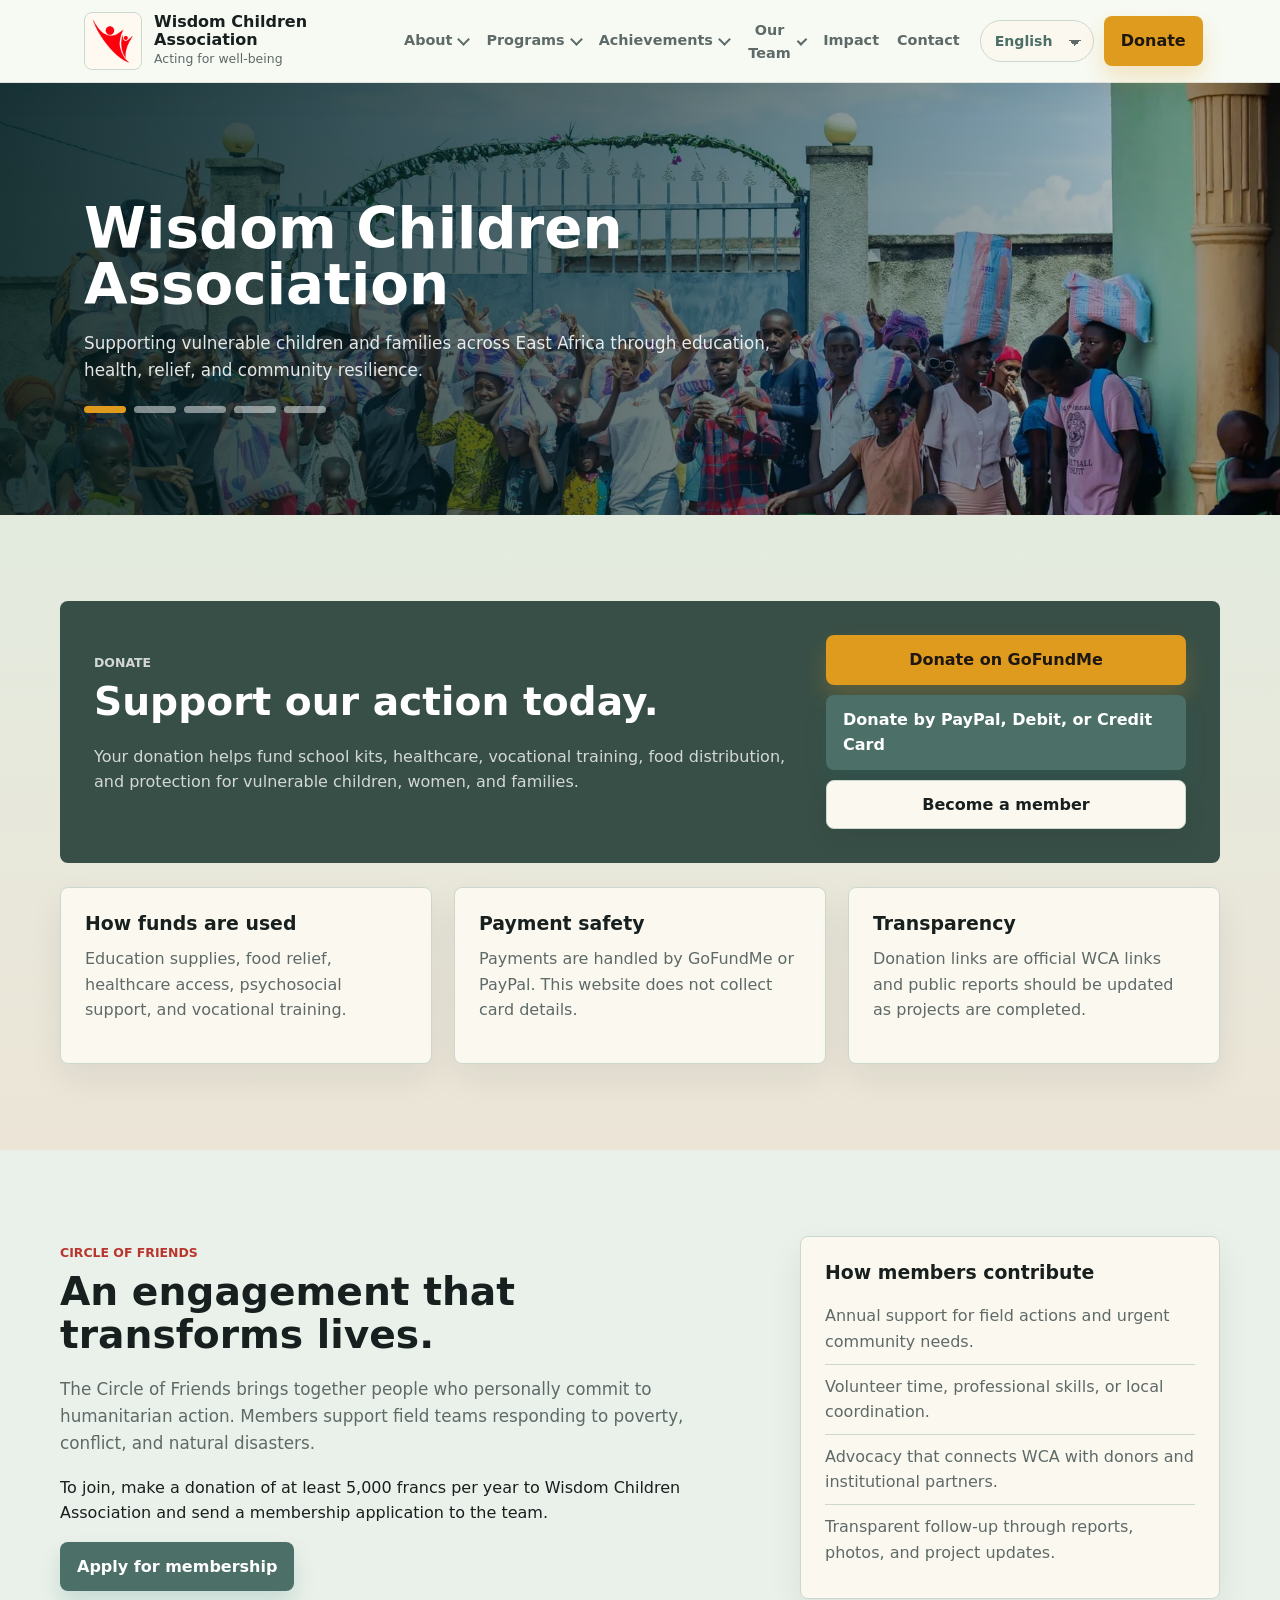
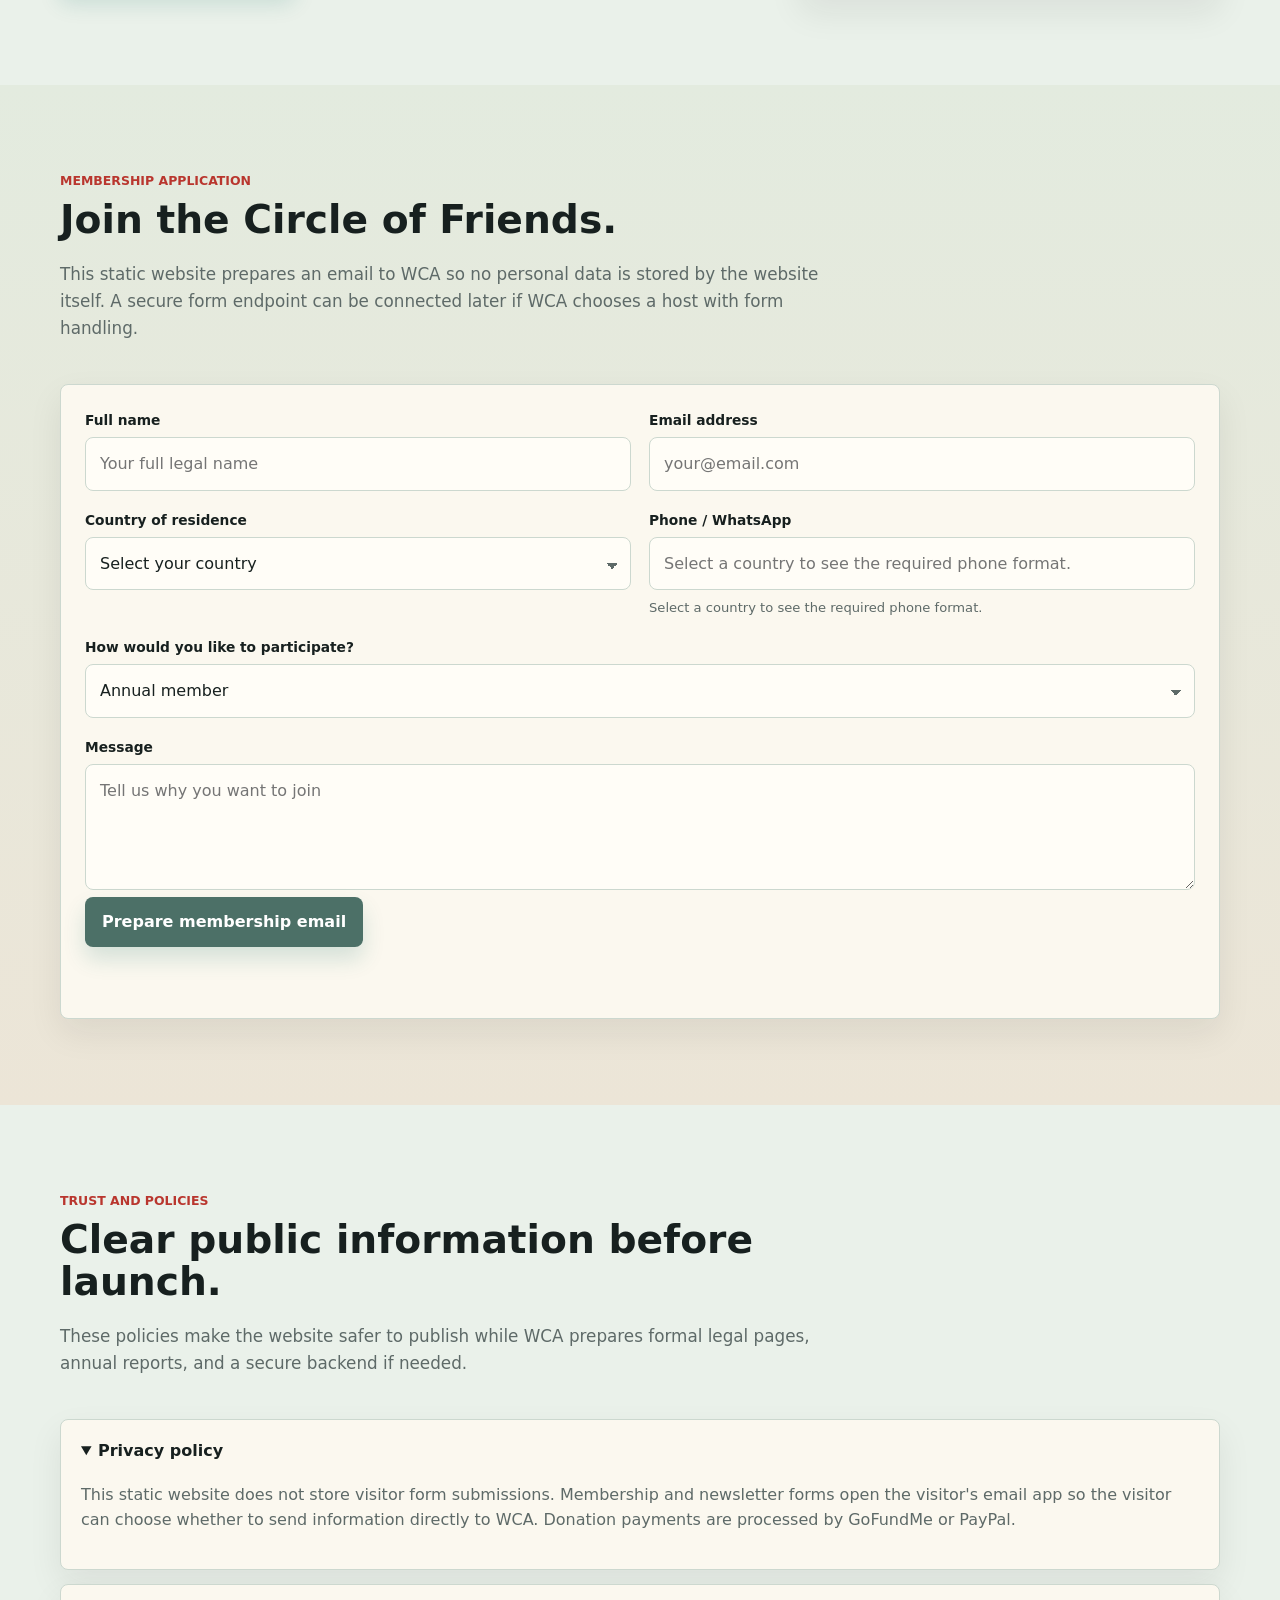
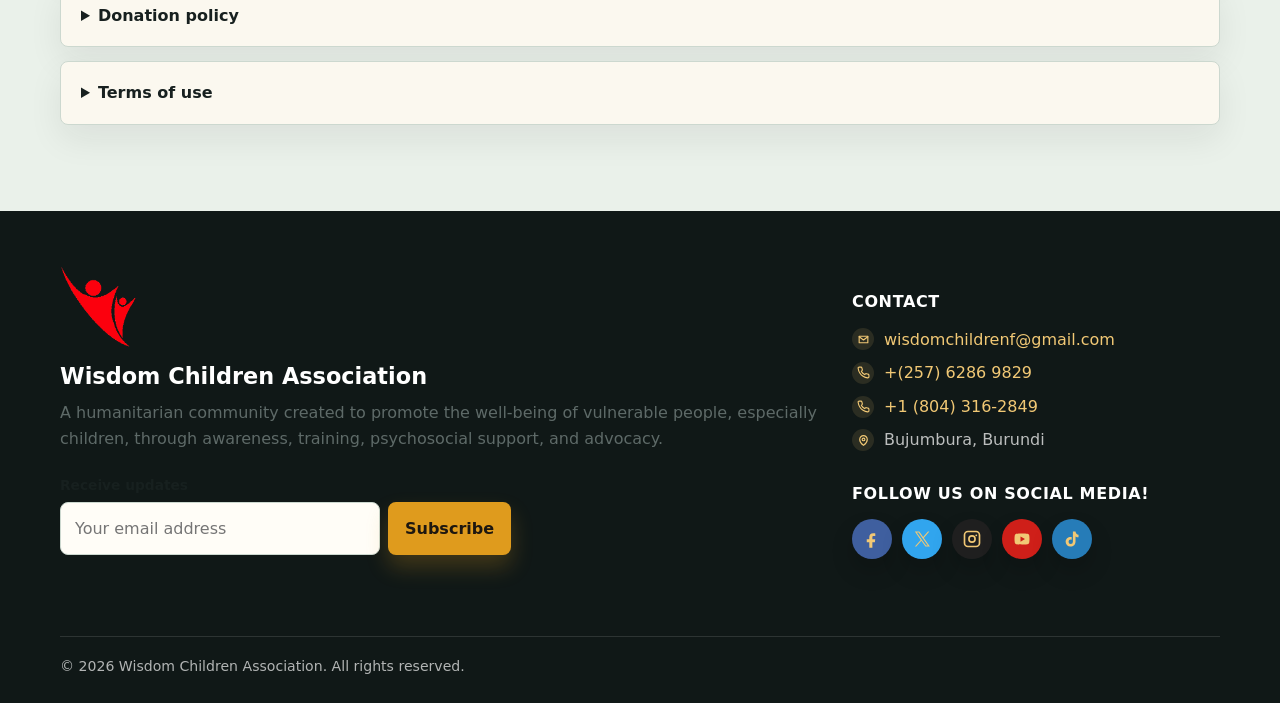
==== commit b6358e34: "Updated homepage text" ====
--- a/index.html
+++ b/index.html
@@ -170,26 +170,11 @@
           </picture>
         </div>
         <div class="hero-inner">
-          <p class="eyebrow">Founded 1 April 2025 in East Africa</p>
           <h1>Wisdom Children Association</h1>
           <p class="hero-lead">
             Supporting vulnerable children and families across East Africa through education,
             health, relief, and community resilience.
           </p>
-          <div class="hero-actions">
-            <a class="button gold" href="https://gofund.me/00f15cb89" target="_blank" rel="noopener noreferrer">
-              Donate on GoFundMe
-            </a>
-            <a
-              class="button"
-              href="https://www.paypal.com/donate/?business=V6SQW897XLXV8&amp;currency_code=USD&amp;no_recurring=0"
-              target="_blank"
-              rel="noopener noreferrer"
-            >
-              Donate by PayPal or Card
-            </a>
-            <a class="button secondary" href="#member-application">Join the Circle of Friends</a>
-          </div>
           <div class="hero-dots" aria-label="Featured field photos">
             <button class="is-active" type="button" data-hero-dot aria-label="Show field photo 1" aria-current="true"></button>
             <button type="button" data-hero-dot aria-label="Show field photo 2"></button>
--- a/assets/site.css
+++ b/assets/site.css
@@ -29,6 +29,7 @@
   background: linear-gradient(180deg, #edf4ee 0, #e7efe8 48%, #f0eadf 100%);
   color: var(--ink);
   line-height: 1.6;
+  overflow-x: hidden;
 }
 
 img {
@@ -384,6 +385,29 @@
   border-radius: 8px;
 }
 
+.program-detail .program-gallery {
+  min-height: 420px;
+  border-radius: 8px;
+  overflow: hidden;
+  box-shadow: 0 18px 42px rgba(23, 32, 31, 0.1);
+}
+
+.program-detail .program-gallery img {
+  border-radius: 0;
+}
+
+.about-founded {
+  display: inline-flex;
+  margin: 0 0 18px;
+  padding: 8px 12px;
+  border: 1px solid rgba(76, 112, 103, 0.22);
+  border-radius: 999px;
+  color: var(--teal);
+  background: rgba(255, 250, 241, 0.78);
+  font-size: 0.9rem;
+  font-weight: 900;
+}
+
 .country-tabs {
   display: flex;
   flex-wrap: wrap;
@@ -655,8 +679,10 @@
 }
 
 .faq-list summary strong {
+  min-width: 0;
   color: #26344d;
   font-size: 1rem;
+  overflow-wrap: anywhere;
 }
 
 .faq-list details[open] summary span {
@@ -1805,6 +1831,22 @@
 }
 
 @media (max-width: 1080px) {
+  .nav {
+    position: relative;
+    justify-content: space-between;
+  }
+
+  .brand {
+    position: absolute;
+    left: 50%;
+    min-width: 0;
+    transform: translateX(-50%);
+  }
+
+  .brand-copy {
+    display: none;
+  }
+
   .nav-menu {
     position: absolute;
     left: 18px;
@@ -1855,6 +1897,11 @@
 
   .menu-toggle {
     display: block;
+    order: 0;
+  }
+
+  .nav-actions {
+    margin-left: auto;
   }
 
   .nav-actions .button {
@@ -1875,6 +1922,27 @@
 
   .contact-info-panel {
     padding-top: 0;
+    padding: 28px;
+    border: 1px solid var(--line);
+    border-radius: 10px;
+    background: #fbf8ef;
+    box-shadow: 0 18px 42px rgba(23, 32, 31, 0.1);
+  }
+
+  .contact-info-panel h2,
+  .contact-info-panel .social-links {
+    justify-content: center;
+    text-align: center;
+  }
+
+  .contact-faq {
+    max-width: calc(100% - 48px);
+    padding-bottom: 72px;
+  }
+
+  .faq-list {
+    border-radius: 8px;
+    overflow: hidden;
   }
 
   .timeline {
@@ -1897,7 +1965,14 @@
 
 @media (max-width: 760px) {
   .nav {
-    padding: 0 16px;
+    padding: 0 14px;
+  }
+
+  .language-select {
+    min-width: 96px;
+    max-width: 96px;
+    padding: 8px 24px 8px 10px;
+    font-size: 0.78rem;
   }
 
   .brand {
@@ -1931,8 +2006,20 @@
     padding: 28px 24px;
   }
 
+  .contact-info-panel {
+    padding: 24px 20px;
+  }
+
   .contact-faq {
+    max-width: none;
+    margin-right: 18px;
+    margin-left: 18px;
     padding-bottom: 56px;
+  }
+
+  .contact-faq h2 {
+    font-size: 1.55rem;
+    line-height: 1.15;
   }
 
   .faq-list summary {
@@ -1941,8 +2028,13 @@
     gap: 16px;
   }
 
+  .faq-list summary strong {
+    font-size: 0.9rem;
+    line-height: 1.35;
+  }
+
   .faq-list p {
-    margin: -4px 20px 22px 58px;
+    margin: -4px 20px 22px 56px;
   }
 
   .social-button {
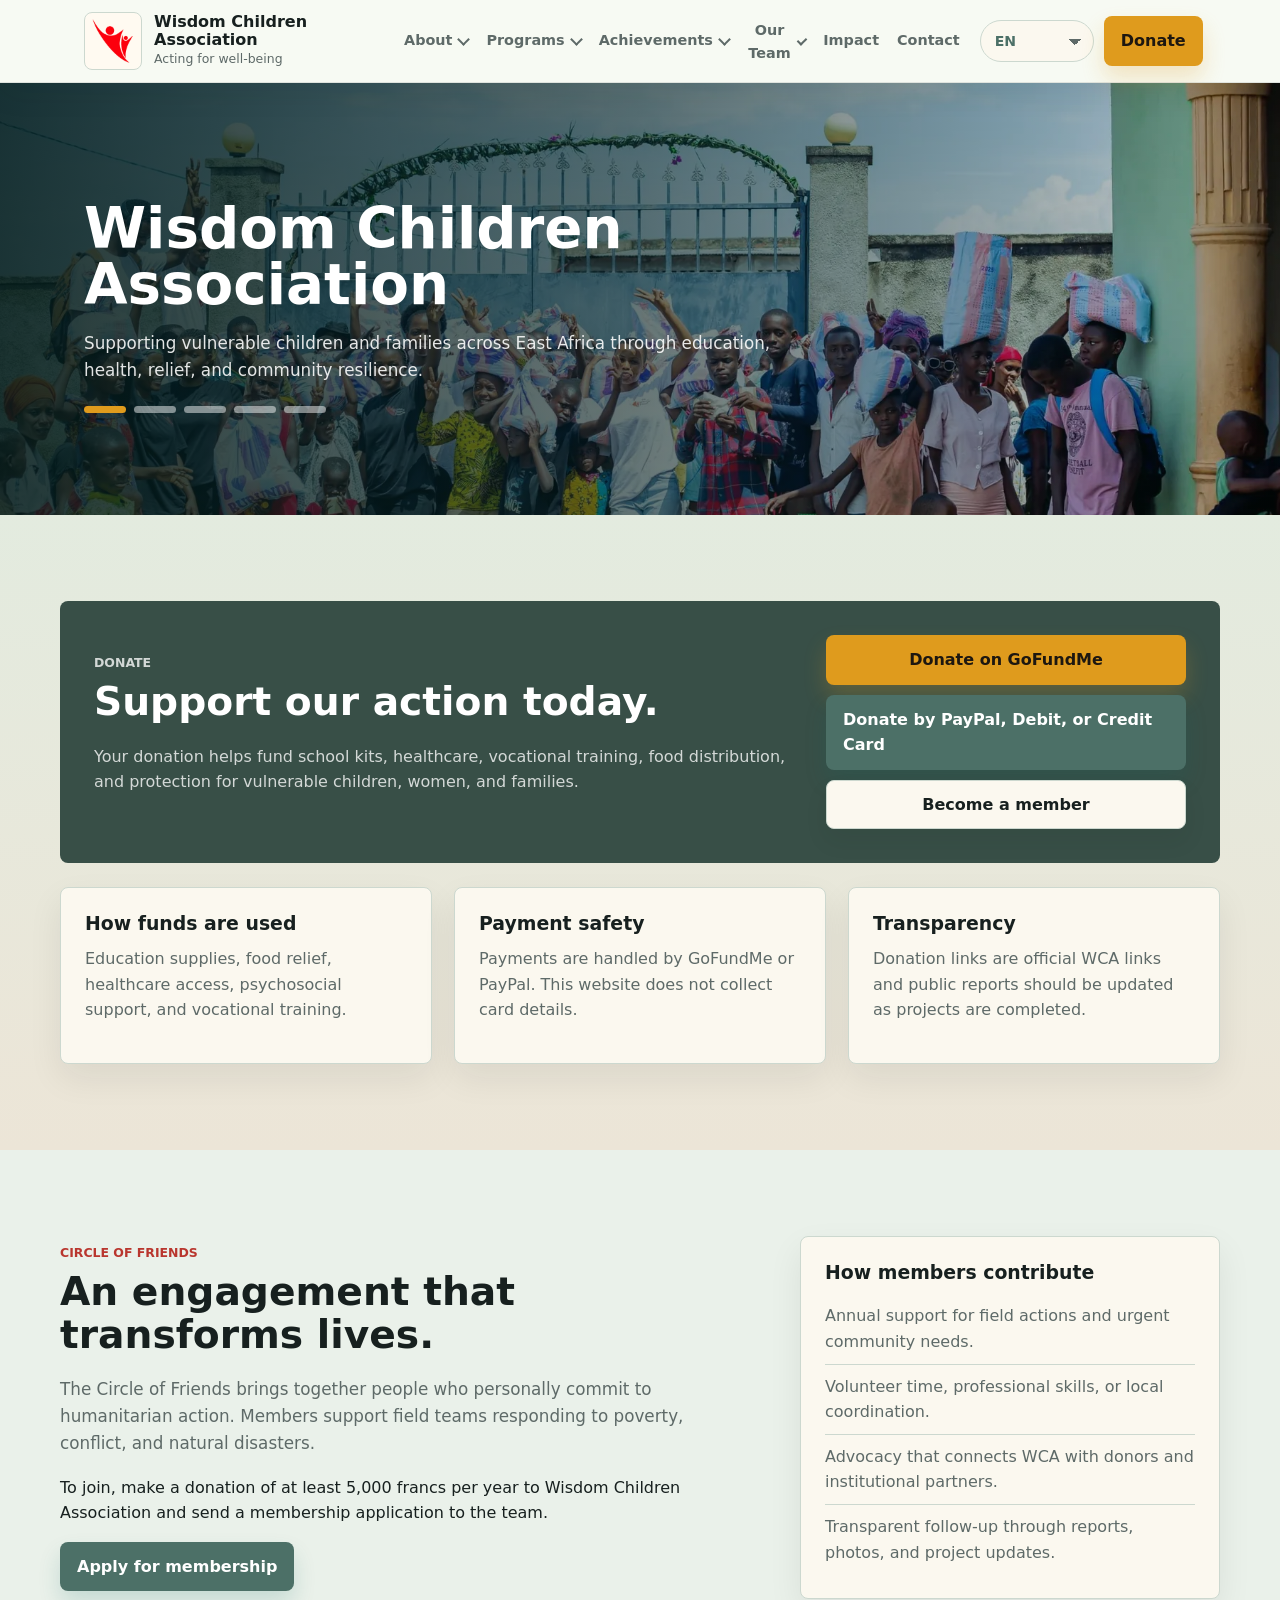
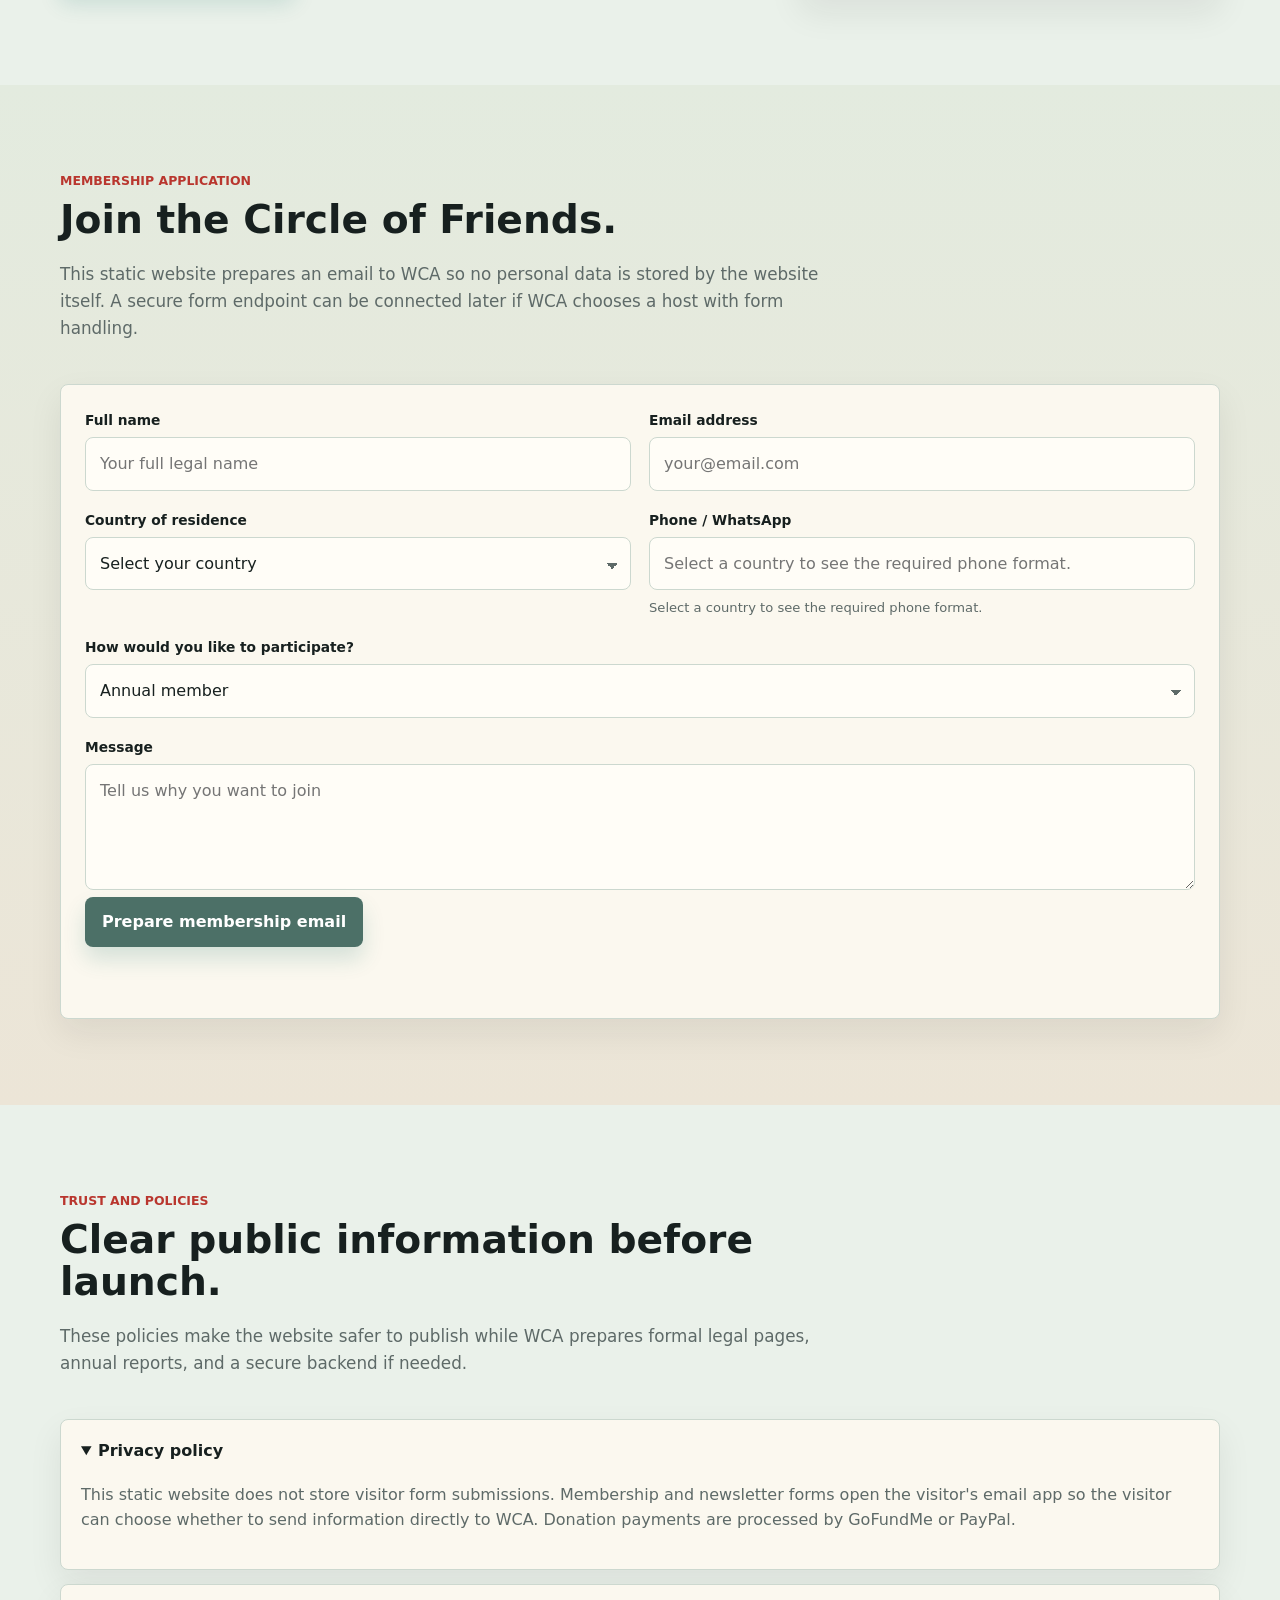
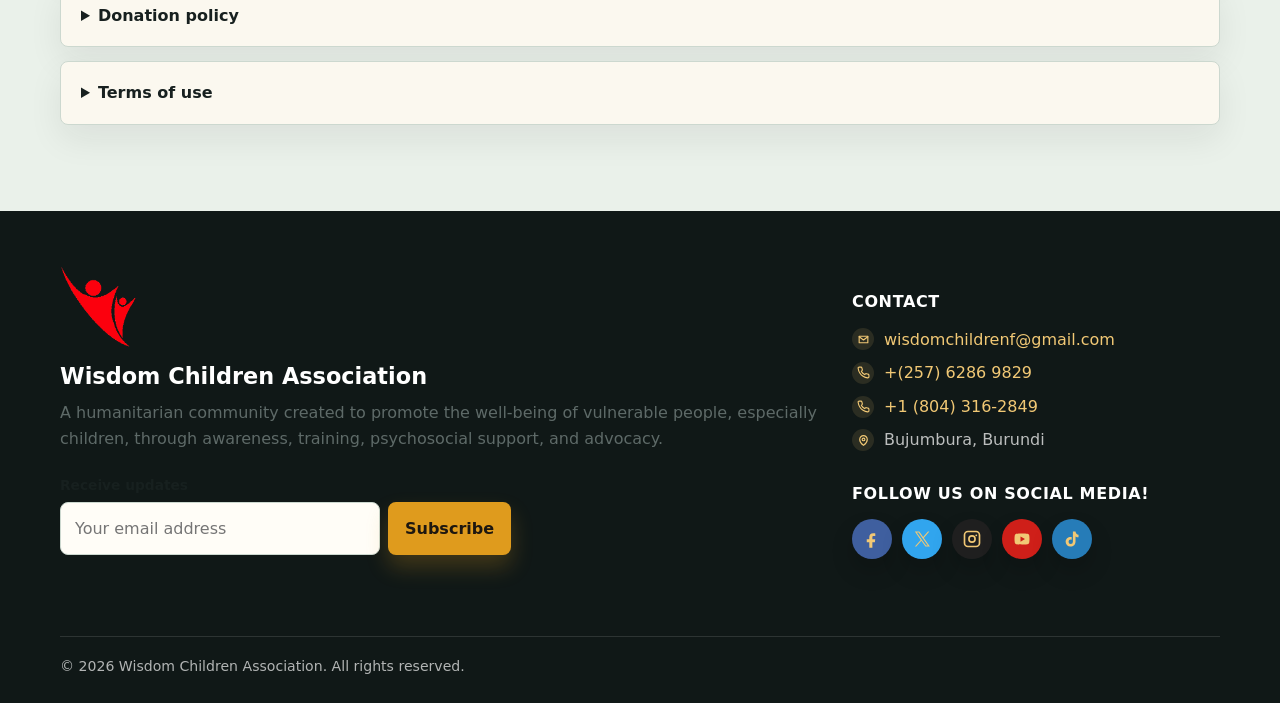
==== commit 03513d4a: "new updates" ====
--- a/index.html
+++ b/index.html
@@ -127,11 +127,11 @@
           <div class="language-control">
             <label class="sr-only" for="languageSelect">Language</label>
             <select id="languageSelect" class="language-select" data-language-select aria-label="Choose language">
-              <option value="en">English</option>
-              <option value="fr">Fran&ccedil;ais</option>
-              <option value="sw">Swahili</option>
-              <option value="es">Espa&ntilde;ol</option>
-              <option value="zh">&#20013;&#25991;</option>
+              <option value="en">EN</option>
+              <option value="fr">FR</option>
+              <option value="sw">SW</option>
+              <option value="es">ES</option>
+              <option value="zh">ZH</option>
             </select>
           </div>
           <a class="button gold" href="index.html#donate">Donate</a>
--- a/assets/site.css
+++ b/assets/site.css
@@ -243,8 +243,17 @@
   padding: 8px 34px 8px 14px;
   color: var(--teal);
   background-color: var(--surface);
+  background-image:
+    linear-gradient(45deg, transparent 50%, var(--muted) 50%),
+    linear-gradient(135deg, var(--muted) 50%, transparent 50%);
+  background-position:
+    calc(100% - 18px) 52%,
+    calc(100% - 12px) 52%;
+  background-repeat: no-repeat;
+  background-size: 6px 6px, 6px 6px;
   font-size: 0.88rem;
   font-weight: 900;
+  appearance: none;
   cursor: pointer;
 }
 
@@ -386,13 +395,20 @@
 }
 
 .program-detail .program-gallery {
-  min-height: 420px;
+  aspect-ratio: 16 / 10;
+  min-height: 0;
   border-radius: 8px;
   overflow: hidden;
   box-shadow: 0 18px 42px rgba(23, 32, 31, 0.1);
 }
 
+.program-detail .program-gallery picture,
 .program-detail .program-gallery img {
+  height: 100%;
+}
+
+.program-detail .program-gallery img {
+  min-height: 0;
   border-radius: 0;
 }
 
@@ -1966,17 +1982,28 @@
 @media (max-width: 760px) {
   .nav {
     padding: 0 14px;
+    display: grid;
+    grid-template-columns: 64px minmax(0, 1fr) 64px;
+    gap: 0;
   }
 
   .language-select {
-    min-width: 96px;
-    max-width: 96px;
-    padding: 8px 24px 8px 10px;
+    min-width: 64px;
+    max-width: 64px;
+    padding: 8px 20px 8px 10px;
+    background-position:
+      calc(100% - 14px) 52%,
+      calc(100% - 8px) 52%;
     font-size: 0.78rem;
   }
 
   .brand {
+    position: static;
+    grid-column: 2;
+    grid-row: 1;
+    justify-self: center;
     min-width: 0;
+    transform: none;
   }
 
   .brand-logo {
@@ -1988,6 +2015,20 @@
     display: none;
   }
 
+  .menu-toggle {
+    grid-column: 1;
+    grid-row: 1;
+    justify-self: start;
+  }
+
+  .nav-actions {
+    grid-column: 3;
+    grid-row: 1;
+    justify-self: end;
+    margin-left: 0;
+    gap: 0;
+  }
+
   h1 {
     font-size: 3rem;
   }
@@ -2012,29 +2053,45 @@
 
   .contact-faq {
     max-width: none;
-    margin-right: 18px;
-    margin-left: 18px;
+    margin: 0 18px;
     padding-bottom: 56px;
   }
 
   .contact-faq h2 {
-    font-size: 1.55rem;
+    font-size: 1.8rem;
     line-height: 1.15;
+    margin-bottom: 22px;
+  }
+
+  .faq-list {
+    border: 1px solid var(--line);
+    border-radius: 10px;
+    background: #fbf8ef;
+    overflow: hidden;
+    box-shadow: 0 18px 42px rgba(23, 32, 31, 0.1);
   }
 
   .faq-list summary {
-    min-height: 74px;
-    padding: 18px 20px;
-    gap: 16px;
+    align-items: center;
+    min-height: 92px;
+    padding: 22px 26px;
+    gap: 18px;
   }
 
   .faq-list summary strong {
-    font-size: 0.9rem;
+    font-size: 1rem;
     line-height: 1.35;
   }
 
   .faq-list p {
-    margin: -4px 20px 22px 56px;
+    margin: -4px 24px 24px 68px;
+  }
+
+  .program-detail .program-gallery {
+    aspect-ratio: 16 / 10;
+    width: 100%;
+    min-height: 0;
+    max-height: 360px;
   }
 
   .social-button {
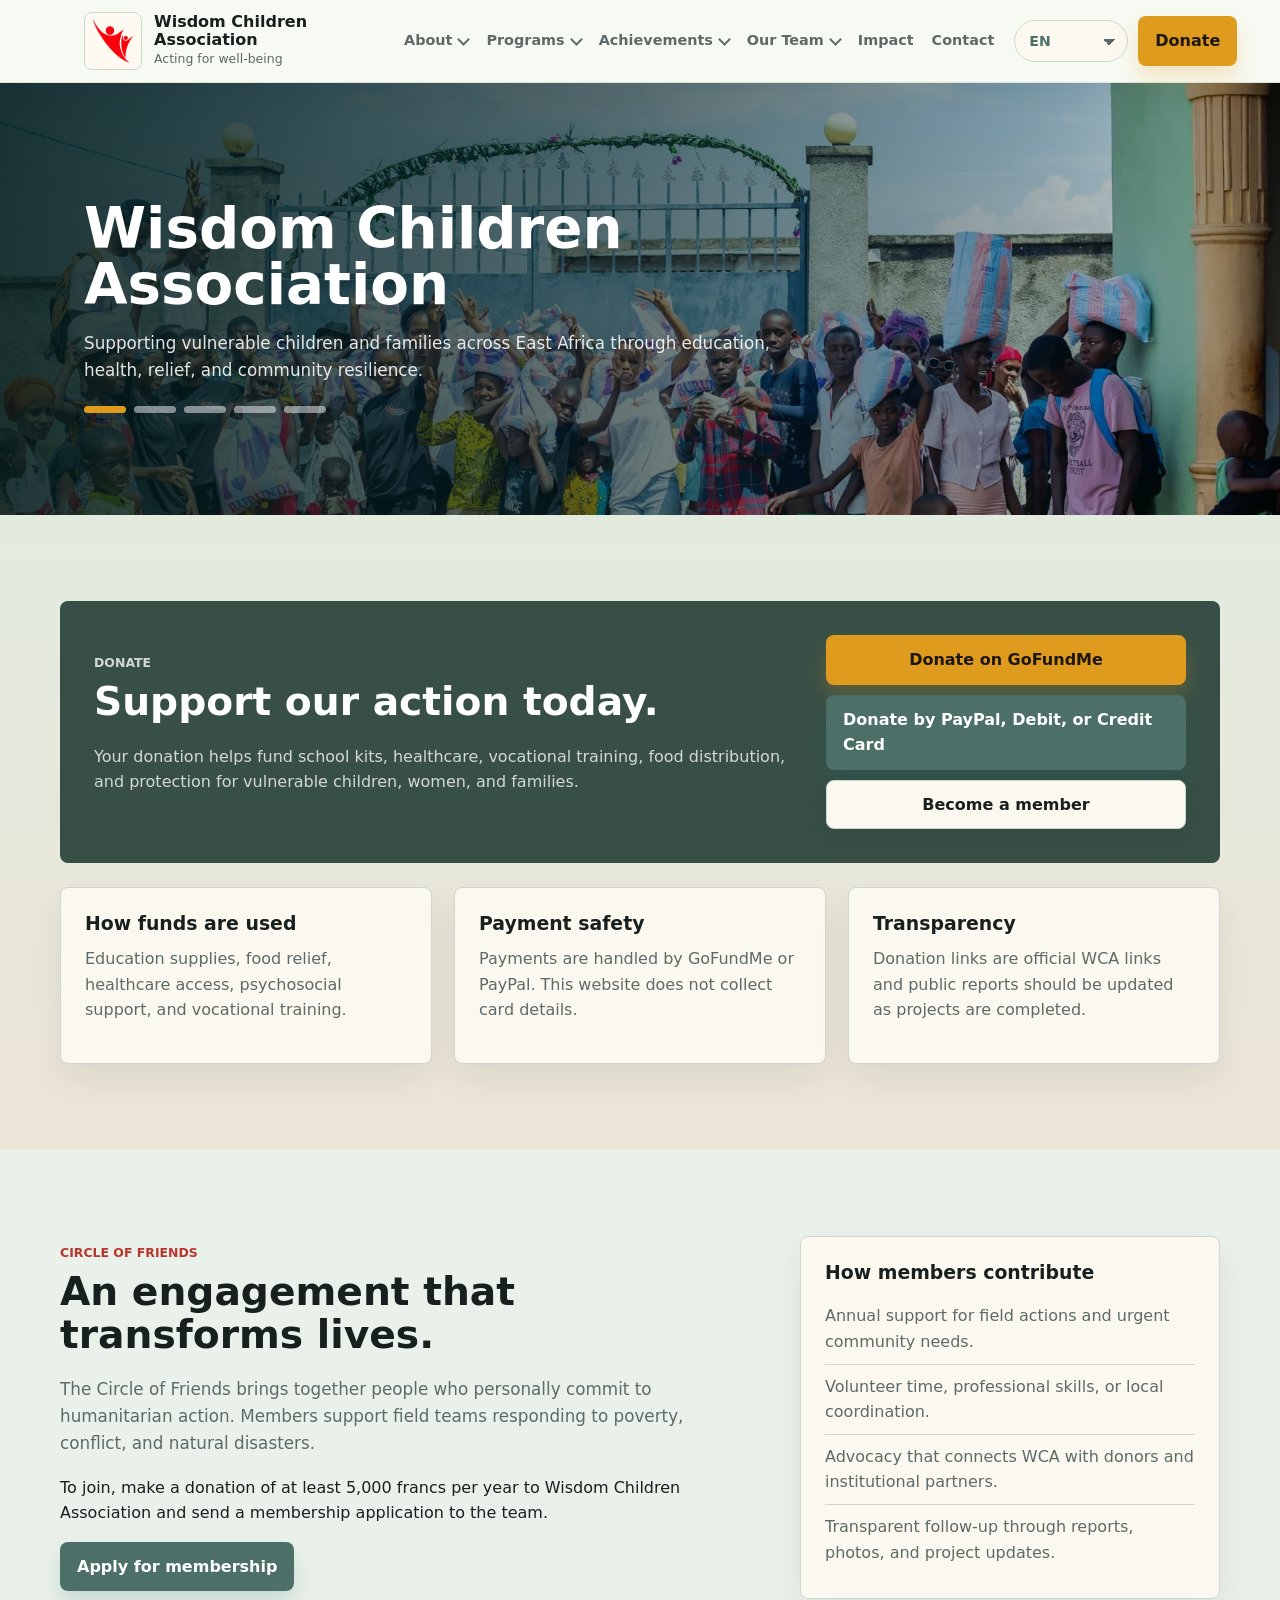
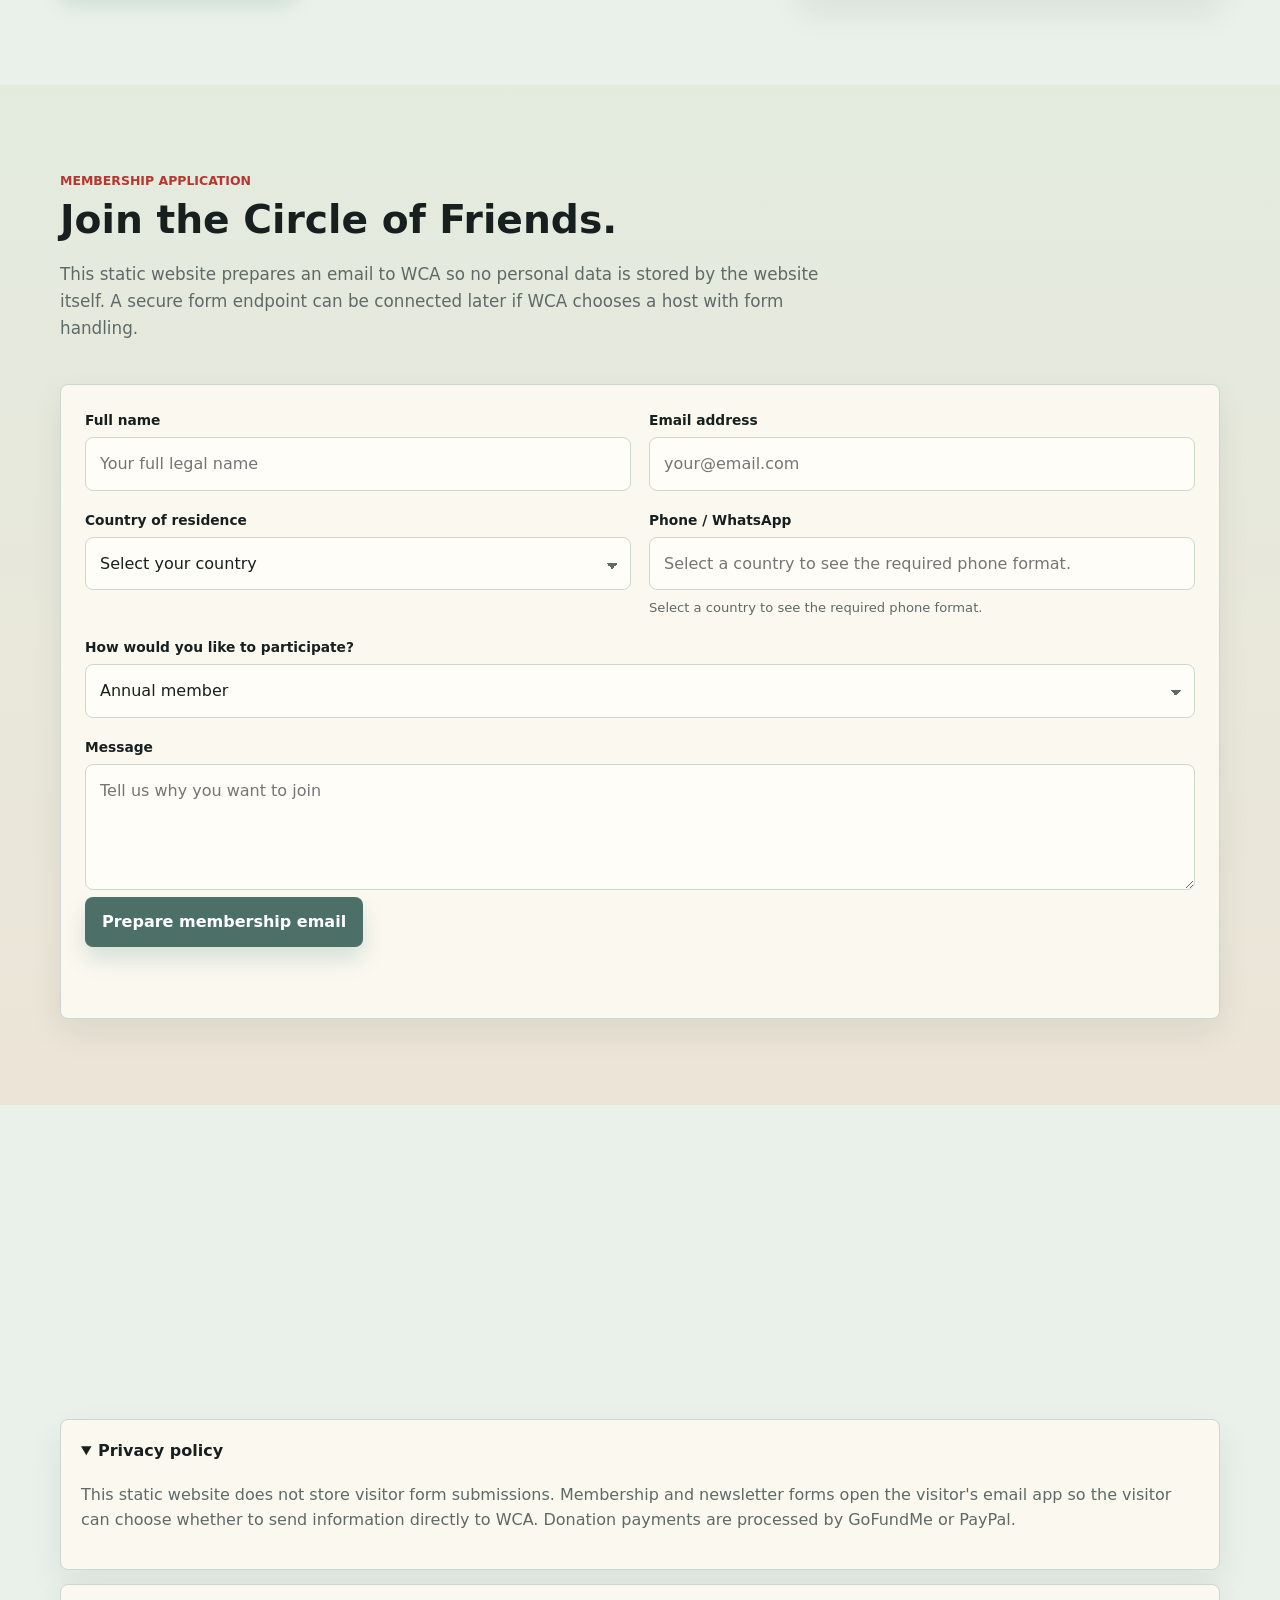
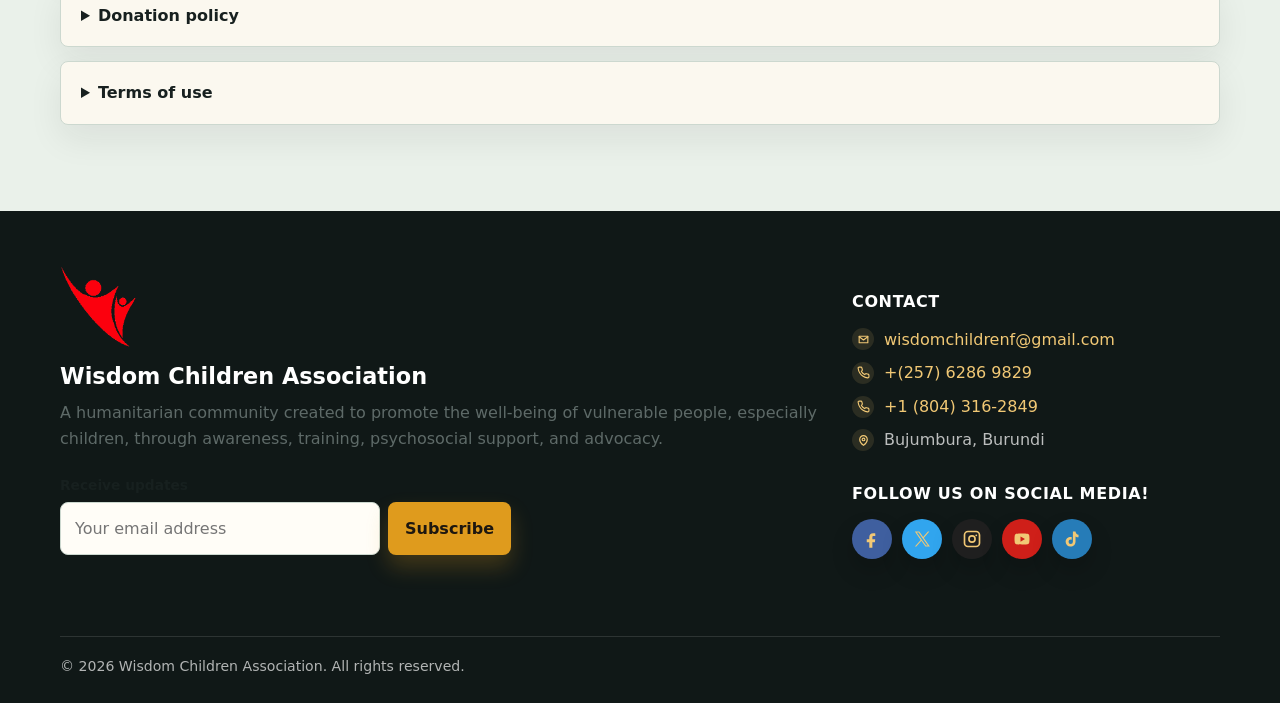
==== commit 36ef9962: "Add cache-busting version params to CSS/JS assets Forces browsers to fetch the updated site.js/site." ====
--- a/index.html
+++ b/index.html
@@ -27,7 +27,7 @@
     <link rel="canonical" href="/" />
     <link rel="icon" href="assets/icons/favicon.svg" type="image/svg+xml" />
     <link rel="manifest" href="site.webmanifest" />
-    <link rel="stylesheet" href="assets/site.css" />
+    <link rel="stylesheet" href="assets/site.css?v=20260618" />
     <script type="application/ld+json">
       {
         "@context": "https://schema.org",
@@ -95,6 +95,7 @@
               Programs
             </button>
             <div class="nav-dropdown" data-nav-dropdown-menu>
+              <a href="page.html?view=programs-2026" data-page-link="programs-2026" data-nav-dropdown-link="programs2026Nav">2026 Programs</a>
               <a href="page.html?view=education-school-kits" data-page-link="education-school-kits" data-nav-dropdown-link="programEducationTitle">Education and school kits</a>
               <a href="page.html?view=humanitarian-relief" data-page-link="humanitarian-relief" data-nav-dropdown-link="programReliefTitle">Humanitarian relief</a>
               <a href="page.html?view=community-resilience" data-page-link="community-resilience" data-nav-dropdown-link="programCommunityTitle">Community resilience</a>
@@ -450,6 +451,6 @@
       </div>
     </footer>
 
-    <script src="assets/site.js" defer></script>
+    <script src="assets/site.js?v=20260618" defer></script>
   </body>
 </html>
--- a/assets/site.css
+++ b/assets/site.css
@@ -149,6 +149,7 @@
   color: var(--muted);
   font-weight: 700;
   font-size: 0.9rem;
+  white-space: nowrap;
 }
 
 .nav-item {
@@ -167,10 +168,12 @@
   font-weight: 800;
   font-size: 0.9rem;
   cursor: pointer;
+  white-space: nowrap;
 }
 
 .nav-trigger::after {
   content: "";
+  flex: 0 0 auto;
   width: 7px;
   height: 7px;
   border-right: 2px solid currentColor;
@@ -1546,6 +1549,109 @@
   font-size: 0.96rem;
 }
 
+/* 2026 Programs — upcoming initiatives */
+.initiative-list {
+  display: grid;
+  gap: 18px;
+}
+
+.initiative-card {
+  display: grid;
+  grid-template-columns: 220px minmax(0, 1fr);
+  gap: 26px;
+  align-items: start;
+  background: var(--surface);
+  border: 1px solid var(--line);
+  border-left: 6px solid var(--teal);
+  border-radius: 16px;
+  padding: 22px 28px;
+  box-shadow: var(--shadow);
+}
+
+.initiative-card.is-gold {
+  border-left-color: var(--gold);
+}
+
+.initiative-period {
+  margin: 0;
+  font-weight: 700;
+  color: var(--teal);
+  line-height: 1.4;
+}
+
+.initiative-body h3 {
+  margin: 0 0 8px;
+  color: var(--teal);
+  font-size: 1.3rem;
+}
+
+.initiative-body p {
+  margin: 0;
+  color: var(--muted);
+}
+
+/* Impact — measurable progress */
+.progress-grid {
+  display: grid;
+  grid-template-columns: repeat(2, minmax(0, 1fr));
+  gap: 22px;
+}
+
+.progress-card {
+  background: var(--surface);
+  border: 1px solid var(--line);
+  border-top: 4px solid var(--teal);
+  border-radius: 16px;
+  padding: 26px 28px;
+  box-shadow: var(--shadow);
+}
+
+.progress-card.is-gold {
+  border-top-color: var(--gold);
+}
+
+.progress-card h3 {
+  margin: 0 0 12px;
+  color: var(--teal);
+  font-size: 1.45rem;
+}
+
+.progress-card p {
+  margin: 0;
+  color: var(--muted);
+}
+
+.stat-pills {
+  display: flex;
+  flex-wrap: wrap;
+  gap: 10px;
+  margin-top: 18px;
+}
+
+.stat-pill {
+  background: var(--cream);
+  border: 1px solid var(--line);
+  border-radius: 999px;
+  padding: 7px 14px;
+  font-size: 0.85rem;
+  color: var(--ink);
+}
+
+.stat-pill strong {
+  font-weight: 700;
+}
+
+@media (max-width: 720px) {
+  .initiative-card {
+    grid-template-columns: 1fr;
+    gap: 6px;
+  }
+
+  .progress-grid {
+    grid-template-columns: 1fr;
+  }
+}
+
 .team-founder-grid {
   align-items: stretch;
 }
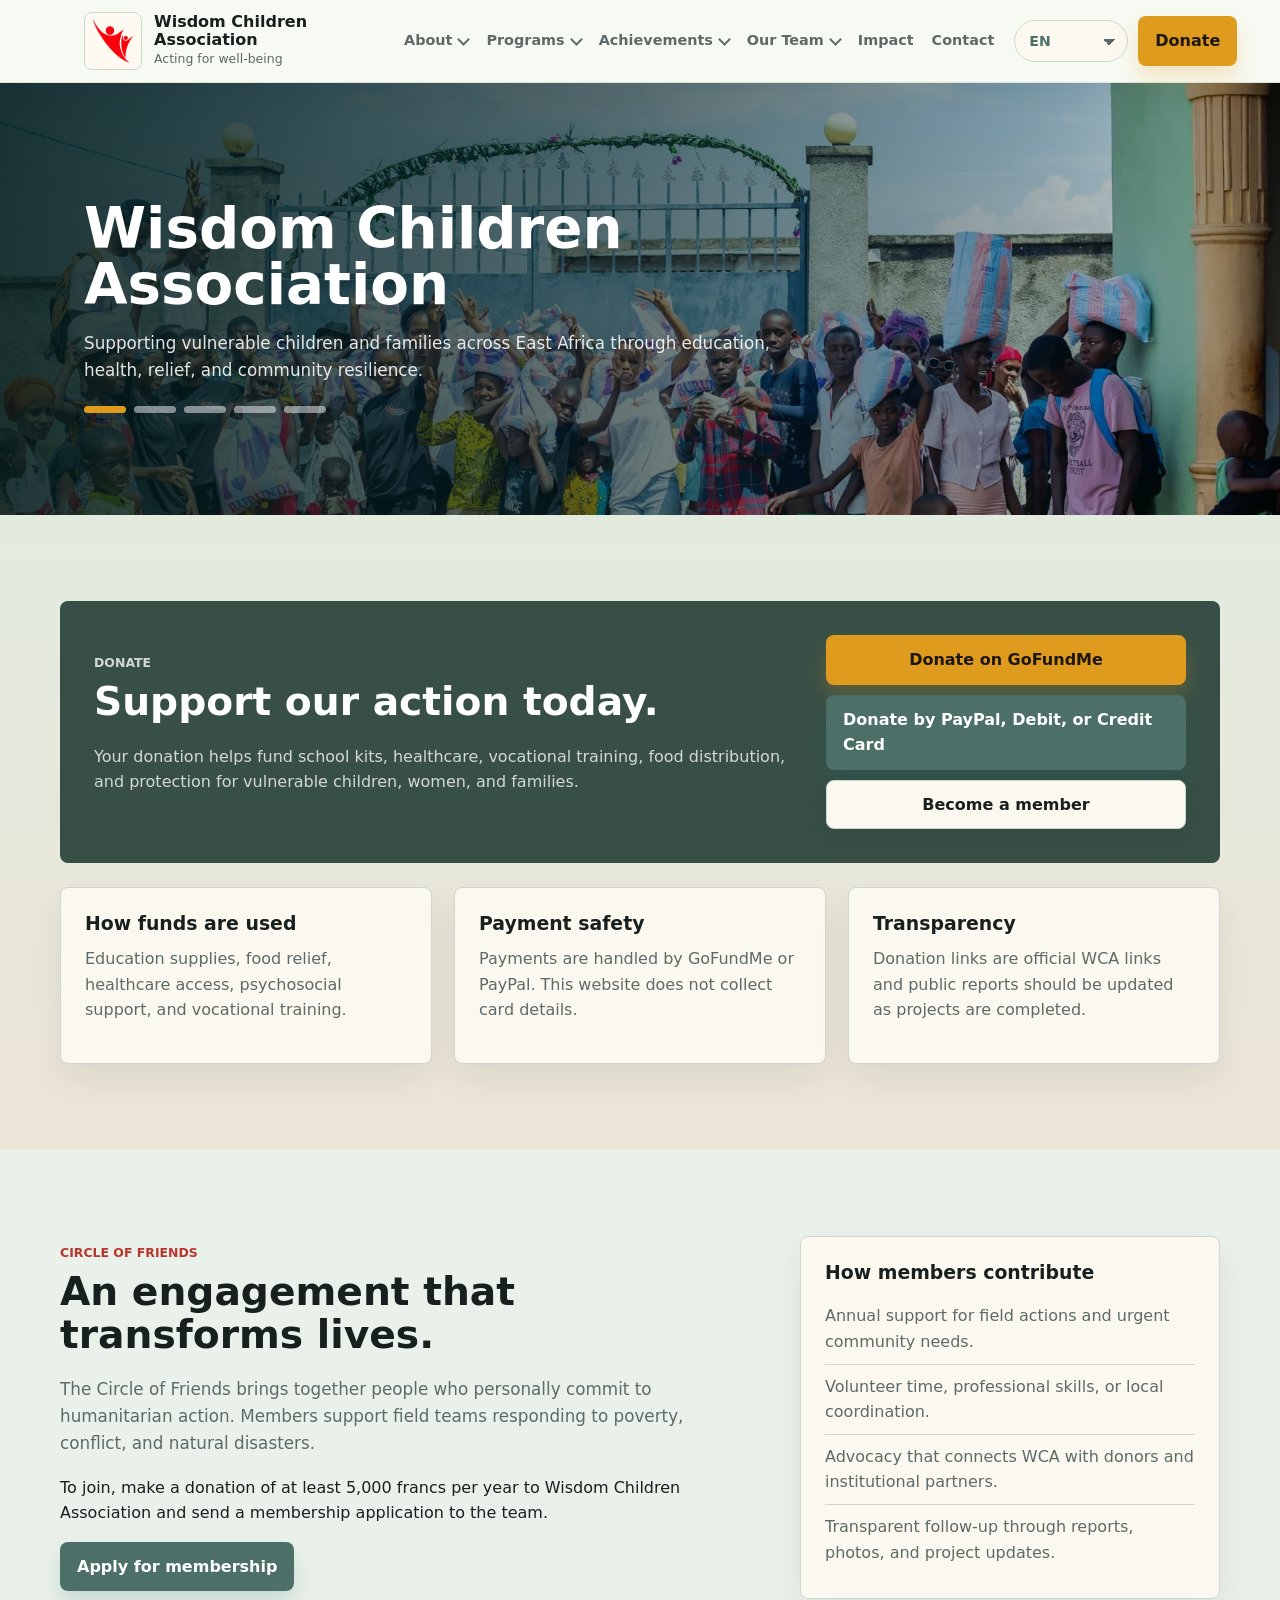
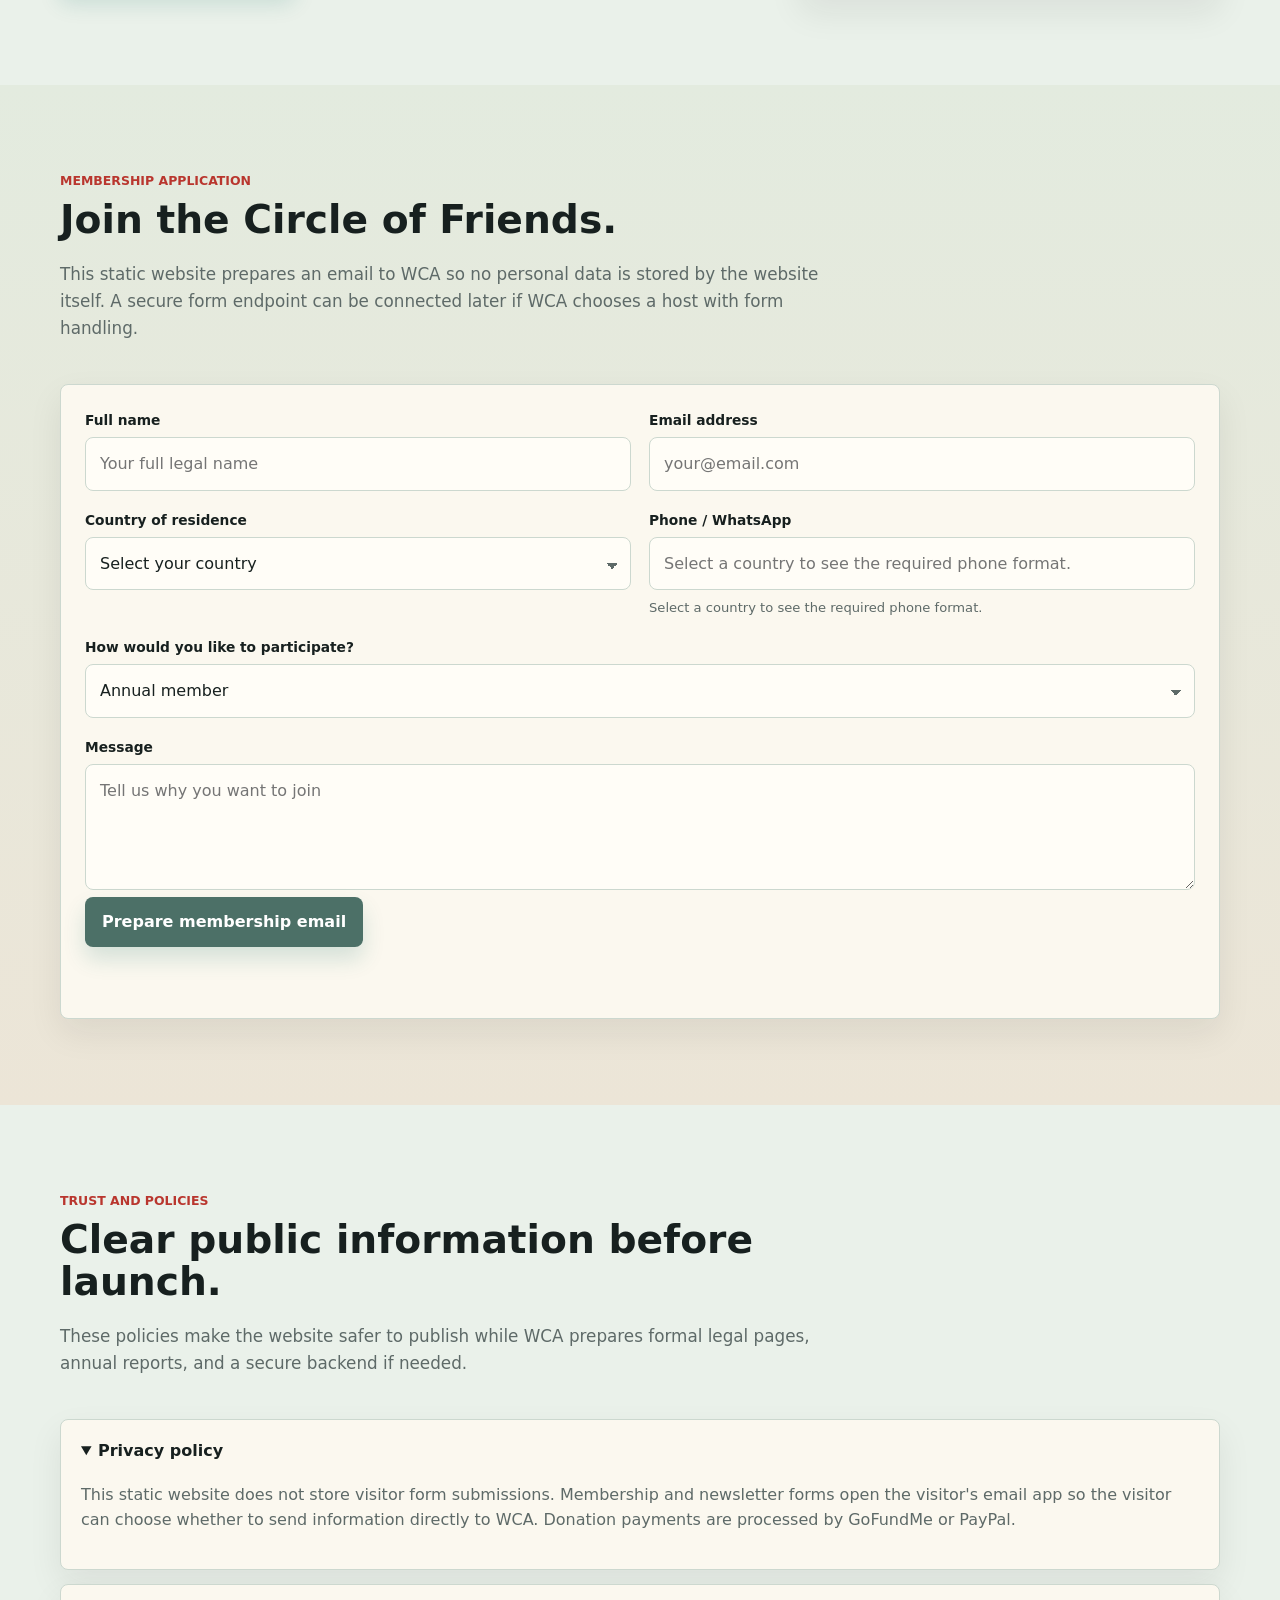
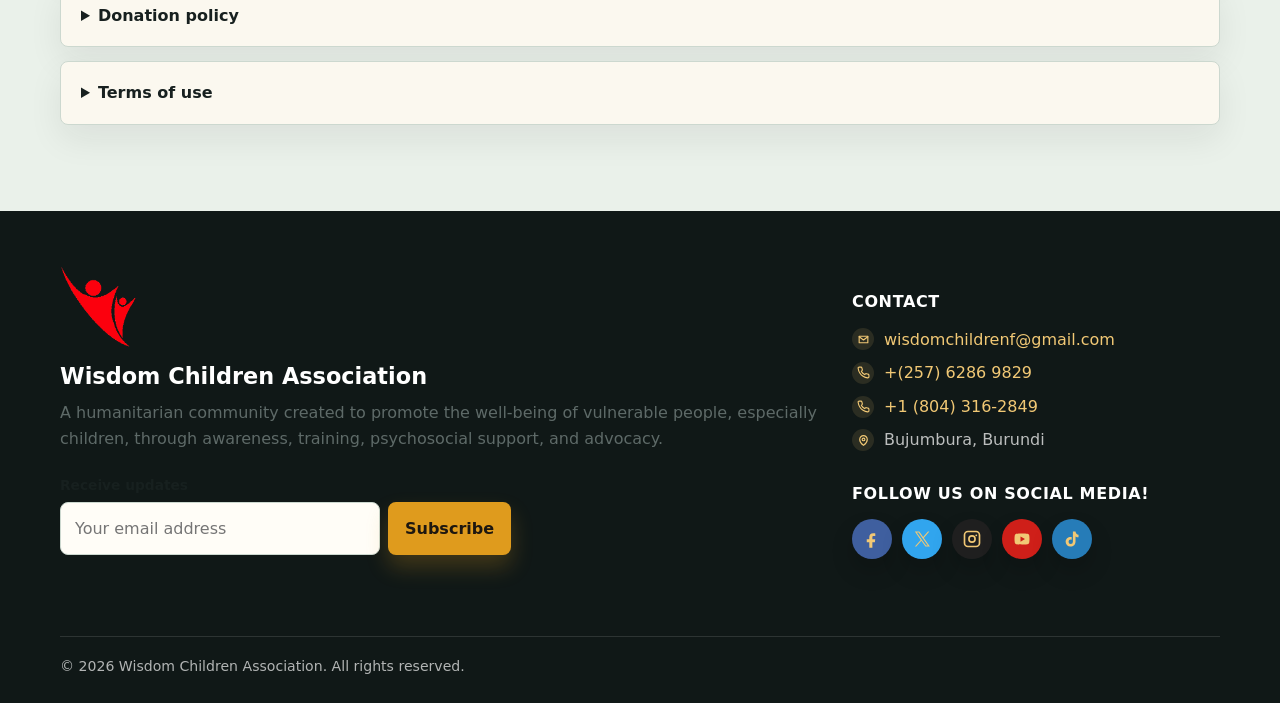
==== commit a09bc5e4: "Translate 2026 program period labels and bump asset version The date/region labels (e.g. "February 2" ====
--- a/index.html
+++ b/index.html
@@ -27,7 +27,7 @@
     <link rel="canonical" href="/" />
     <link rel="icon" href="assets/icons/favicon.svg" type="image/svg+xml" />
     <link rel="manifest" href="site.webmanifest" />
-    <link rel="stylesheet" href="assets/site.css?v=20260618" />
+    <link rel="stylesheet" href="assets/site.css?v=20260618b" />
     <script type="application/ld+json">
       {
         "@context": "https://schema.org",
@@ -451,6 +451,6 @@
       </div>
     </footer>
 
-    <script src="assets/site.js?v=20260618" defer></script>
+    <script src="assets/site.js?v=20260618b" defer></script>
   </body>
 </html>
